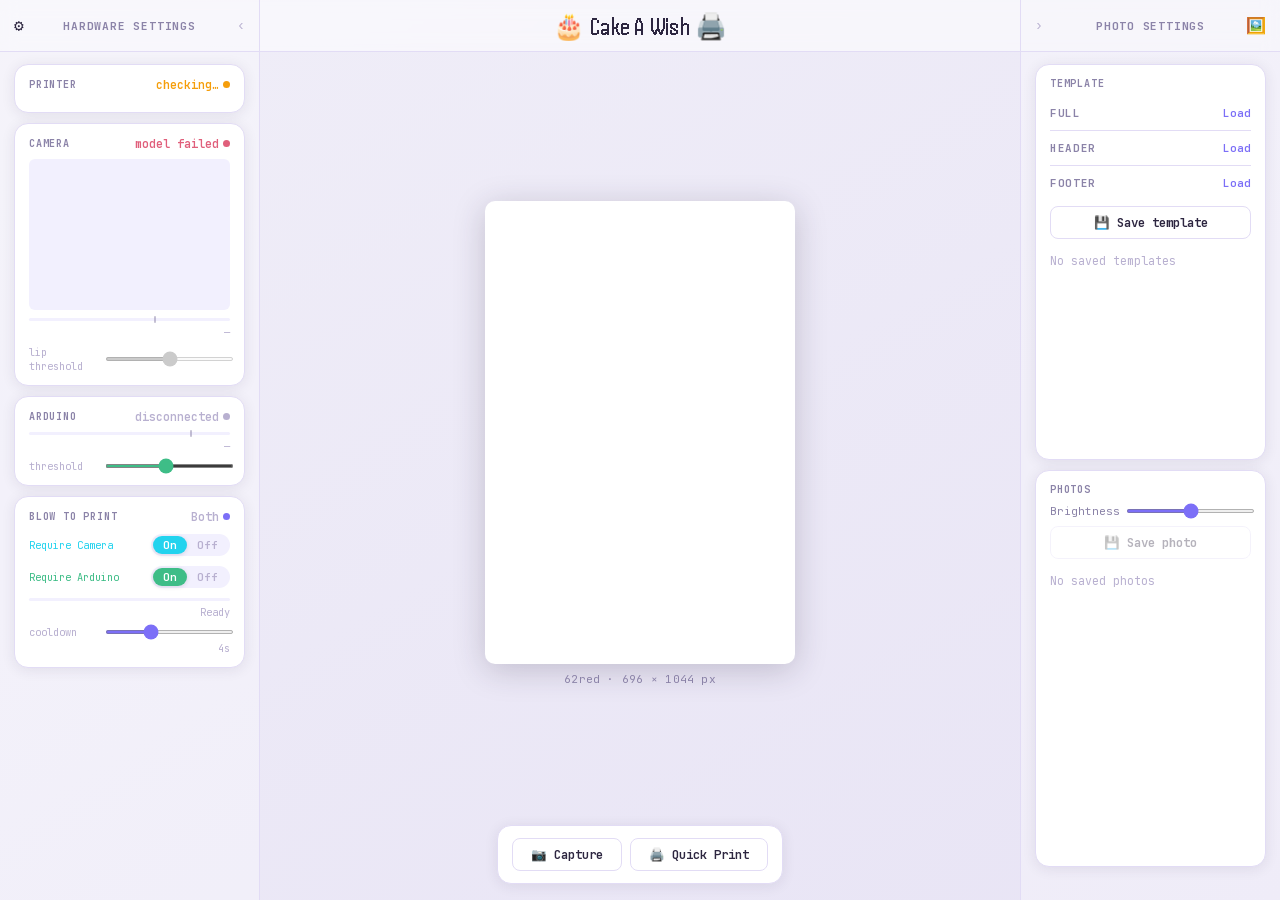
==== templates/admin.html @ dd40d7dd "feat: add app icon to desktop shortcut and browser tab Co-Authored-By: Claude Sonnet 4.6 <noreply@an" ====
<!DOCTYPE html>
<html lang="en">
<head>
  <meta charset="UTF-8">
  <meta name="viewport" content="width=device-width, initial-scale=1.0">
  <title>Cake A Wish — Admin</title>
  <link rel="icon" type="image/x-icon" href="/static/favicon.ico">
  <link rel="apple-touch-icon" href="/static/icon.png">
  <link href="/static/fonts/fonts.css" rel="stylesheet">
  <style>
    /* ── Design Tokens ─────────────────────────────────────────── */
    :root {
      --bg-from:    #F0EEF8;
      --bg-to:      #E8E4F5;
      --surface:    #FFFFFF;
      --border:     #E2DCF5;
      --primary:    #7C6FF7;
      --primary-dk: #6258D3;
      --ghost:      #F2F0FE;
      --accent:     #C9C2F8;
      --text:       #2D2640;
      --sub:        #8B83A8;
      --muted:      #B8B0D0;
      --green:      #3EBD87;
      --cyan:       #22D3EE;
      --red:        #E05F7B;
      --amber:      #F59E0B;
      --col-width:  260px;
    }

    *, *::before, *::after { box-sizing: border-box; margin: 0; padding: 0; }

    html, body { height: 100%; overflow: hidden; }

    body {
      font-family: 'JetBrains Mono', monospace;
      font-size: 13px;
      color: var(--text);
      background: linear-gradient(150deg, var(--bg-from), var(--bg-to)) fixed;
      display: flex;
      flex-direction: column;
    }

    /* ── Holy grail body ───────────────────────────────────────── */
    .body-row {
      flex: 1;
      display: flex;
      overflow: hidden;
    }

    /* ── Shared column styles ──────────────────────────────────── */
    .left-col,
    .right-col {
      width: var(--col-width);
      flex-shrink: 0;
      height: 100%;
      display: flex;
      flex-direction: column;
      overflow: hidden;
      transition: width 0.22s cubic-bezier(.4,0,.2,1);
    }

    .left-col {
      border-right: 1px solid var(--border);
      background: rgba(255,255,255,0.30);
    }
    .right-col {
      border-left: 1px solid var(--border);
      background: rgba(255,255,255,0.30);
    }
    .left-col.collapsed  { width: 0; }
    .right-col.collapsed { width: 0; }

    /* ── Top bar ────────────────────────────────────────────────── */
    .top-bar {
      flex-shrink: 0;
      height: 52px;
      display: flex;
      align-items: stretch;
      border-bottom: 1px solid var(--border);
      background: rgba(255,255,255,0.55);
      backdrop-filter: blur(8px);
    }

    .col-head {
      width: var(--col-width);
      flex-shrink: 0;
      display: flex;
      align-items: center;
      padding: 0 14px;
      cursor: pointer;
      user-select: none;
      overflow: hidden;
      position: relative;
      transition: background 0.15s;
    }
    .col-head:hover { background: rgba(124,111,247,0.08); }
    .left-col-head  { border-right: 1px solid var(--border); }
    .right-col-head { border-left:  1px solid var(--border); }

    .col-head-icon    { font-size: 1rem; flex-shrink: 0; }
    .col-head-label   { position: absolute; left: 0; right: 0; text-align: center;
                        font-size: 0.7rem; font-weight: 700; letter-spacing: .07em;
                        text-transform: uppercase; color: var(--sub);
                        pointer-events: none; white-space: nowrap; }
    .col-head-chevron { font-size: 0.82rem; color: var(--muted); flex-shrink: 0;
                        transition: transform 0.22s cubic-bezier(.4,0,.2,1); }

    .left-col-head  .col-head-chevron { margin-left: auto; }
    .right-col-head .col-head-icon    { margin-left: auto; }

    .left-col-head.collapsed  .col-head-chevron { transform: rotate(180deg); }
    .right-col-head.collapsed .col-head-chevron { transform: rotate(-180deg); }

    .app-title {
      flex: 1;
      display: flex;
      align-items: center;
      justify-content: center;
    }
    .header-title {
      font-family: 'Handjet', monospace;
      font-size: 1.6rem;
      font-weight: 400;
      letter-spacing: 0.01em;
    }

    /* ── Column body (scrollable cards) ───────────────────────── */
    .col-body {
      flex: 1;
      min-height: 0;
      display: flex;
      flex-direction: column;
      padding: 12px 14px;
      gap: 10px;
      overflow-y: auto;
      overflow-x: hidden;
      scrollbar-width: none;
    }
    .col-body::-webkit-scrollbar { display: none; }

    /* ── Canvas area (center column) ───────────────────────────── */
    .canvas-area {
      flex: 1;
      display: flex;
      flex-direction: column;
      overflow: hidden;
      padding: 20px 20px 16px;
      gap: 10px;
    }

    .canvas-wrap {
      flex: 1;
      min-height: 0;
      display: flex;
      flex-direction: column;
      align-items: center;
      justify-content: center;
      gap: 8px;
      overflow: hidden;
      padding: 16px 0;
    }

    .label-frame {
      flex-shrink: 0;
      max-height: 65%;
      display: flex;
      background: #fff;
      border-radius: 10px;
      box-shadow: 0 6px 32px rgba(44, 38, 64, .22);
      padding: 8px 6px;
    }

    #canvas {
      display: block;
      max-width: 100%;
      max-height: 100%;
      min-height: 0;
      width: auto;
      height: auto;
      border-radius: 3px;
      image-rendering: pixelated;
    }

    .canvas-info {
      flex-shrink: 0;
      text-align: center;
      font-size: 0.7rem;
      color: var(--sub);
      letter-spacing: 0.02em;
    }

    /* ── Action bar (center, below canvas) ─────────────────────── */
    .action-bar {
      flex-shrink: 0;
      align-self: center;
      display: flex;
      align-items: center;
      justify-content: center;
      gap: 8px;
      position: relative;
      overflow: hidden;
    }
    #cd-progress {
      display: none;
      position: absolute;
      inset: 0;
      background: rgba(124,111,247,0.28);
      transform-origin: left;
      transform: scaleX(0);
      pointer-events: none;
      z-index: 0;
    }
    #cd-progress.active {
      display: block;
      animation: cd-fill var(--cd-dur, 3s) linear forwards;
    }
    #bar-live, #bar-captured, #bar-countdown { position: relative; z-index: 1; }
    @keyframes cd-fill { from { transform: scaleX(0); } to { transform: scaleX(1); } }

    /* ── Card ──────────────────────────────────────────────────── */
    .card {
      background: var(--surface);
      border: 1px solid var(--border);
      border-radius: 14px;
      box-shadow: 0 2px 14px rgba(44, 38, 64, .09);
      padding: 12px 14px;
      flex-shrink: 0;
    }

    .card.grow {
      flex: 1;
      display: flex;
      flex-direction: column;
      overflow: hidden;
    }

    .card-label {
      font-size: 0.63rem;
      font-weight: 700;
      letter-spacing: 0.08em;
      text-transform: uppercase;
      color: var(--sub);
      margin-bottom: 8px;
    }

    /* ── Gallery ───────────────────────────────────────────────── */
    .gallery-header {
      display: flex;
      align-items: baseline;
      gap: 8px;
      margin-bottom: 8px;
    }

    .gallery-note {
      font-size: 0.7rem;
      color: var(--muted);
    }

    .gallery-strip {
      display: flex;
      gap: 8px;
      overflow-x: auto;
      scrollbar-width: none;
    }
    .gallery-strip::-webkit-scrollbar { display: none; }

    /* ── Status bar ────────────────────────────────────────────── */
    .status-bar {
      font-size: 0.7rem;
      color: var(--muted);
      min-height: 1em;
      padding: 2px 0;
      flex-shrink: 0;
    }
    .status-bar.ok  { color: var(--green); }
    .status-bar.err { color: var(--red); }

    /* ── Placeholder helpers ───────────────────────────────────── */
    .placeholder {
      color: var(--muted);
      font-size: 0.78rem;
      padding: 2px 0;
    }

    /* ── Segmented control ─────────────────────────────────────── */
    .seg { display:flex; background:var(--ghost); border-radius:8px; padding:2px; }
    .seg-btn { flex:1; padding:3px 12px; border:none; border-radius:6px; background:transparent;
               font:inherit; font-size:0.72rem; font-weight:600; color:var(--muted); cursor:pointer;
               transition:background .15s, color .15s, box-shadow .15s; }
    .seg-btn.active { background:var(--surface); color:var(--text);
                      box-shadow:0 1px 4px rgba(44,38,64,.12); }
    .seg-btn.active.is-on { color:var(--primary); }
    .pdot { display:inline-block; width:6px; height:6px; border-radius:50%;
            background:#ccc; margin-left:5px; vertical-align:middle; transition:background .3s; }
    .pdot.ok  { background:var(--green); }
    .pdot.err { background:var(--red); }

    /* ── Pill ──────────────────────────────────────────────────── */
    .pill { display:inline-flex; align-items:center; gap:4px; font-size:0.66rem; font-weight:600;
            padding:2px 8px; border-radius:99px; border:1.5px solid var(--muted); color:var(--muted);
            white-space:nowrap; transition:border-color .2s, color .2s; }
    .pill.is-ok { border-color:var(--green);   color:var(--green); }
    .pill.is-on { border-color:var(--primary); color:var(--primary); }


    /* blow indicator bars */
    .blow-row  { display:flex; align-items:center; gap:8px; }
    .blow-lbl  { font-size:0.69rem; flex-shrink:0; width:68px; }
    .blow-track { flex:1; height:5px; background:var(--ghost); border-radius:3px; overflow:hidden; }
    .blow-row.is-combo .blow-track { height:8px; }
    .blow-row.is-combo .blow-lbl   { font-weight:600; }
    .blow-fill { height:100%; width:0%; border-radius:3px; }


    /* Arduino level bar */
    .level-track  { position:relative; height:3px; background:var(--ghost); border-radius:2px; }
    .level-fill   { height:100%; width:0%; background:var(--primary); border-radius:2px; transition:width .05s; }
    .level-thresh { position:absolute; top:-2px; width:2px; height:7px;
                    background:var(--sub); border-radius:1px; opacity:.5; }

    /* control rows */
    .ctrl-row { display:flex; align-items:center; gap:8px; }
    .ctrl-lbl { font-size:0.69rem; color:var(--sub); flex-shrink:0; width:68px; }
    .ctrl-val { font-size:0.68rem; font-weight:600; color:var(--text);
                width:36px; text-align:right; flex-shrink:0; overflow:hidden; }
    input[type=range] { flex:1; accent-color:var(--primary); cursor:pointer; height:4px; }
    .num-input { width:44px; border:1.5px solid var(--border); border-radius:6px;
                 padding:3px 6px; font:inherit; font-size:0.72rem; color:var(--text);
                 background:var(--ghost); text-align:center; }
    .num-input:focus { outline:none; border-color:var(--primary); }

    /* ── Panel status indicator ────────────────────────────────── */
    .card-head  { display:flex; align-items:center; justify-content:space-between; margin-bottom:8px; }
    .card-head .card-label { margin-bottom:0; }
    .card-head .pstat      { margin-bottom:0; }

    /* ── Toggle pill ───────────────────────────────────────────── */
    .tog-pill { display:flex; background:var(--ghost); border-radius:99px; padding:2px; cursor:pointer; gap:0; }
    .tog-opt  { padding:2px 10px; border-radius:99px; font-size:0.7rem; font-weight:600;
                color:var(--muted); transition:background .15s, color .15s, box-shadow .15s; }
    .tog-pill.is-on  .tog-opt.opt-on  { background:var(--green); color:#fff; box-shadow:0 1px 4px rgba(44,38,64,.15); }
    .tog-pill.is-off .tog-opt.opt-off { background:var(--surface);  color:var(--text); box-shadow:0 1px 4px rgba(44,38,64,.12); }

    #btp-req-camera.is-on .tog-opt.opt-on { background:var(--cyan); }
    #btp-req-arduino.is-on .tog-opt.opt-on { background:var(--green); }
    .pstat      { display:flex; align-items:center; gap:4px; margin-bottom:8px; }
    .pstat-dot  { width:7px; height:7px; border-radius:50%; background:var(--muted);
                  flex-shrink:0; transition:background .3s; }
    .pstat-text { font-size:0.72rem; font-weight:600; color:var(--muted); transition:color .3s; }
    .pstat.ok   .pstat-dot  { background:var(--green); }
    .pstat.ok   .pstat-text { color:var(--green); }
    .pstat.warn .pstat-dot  { background:var(--amber); }
    .pstat.warn .pstat-text { color:var(--amber); }
    .pstat.err  .pstat-dot  { background:var(--red); }
    .pstat.err  .pstat-text { color:var(--red); }
    .pstat.blow .pstat-dot  { background:var(--cyan); }
    .pstat.blow .pstat-text { color:var(--cyan); }
    .pstat-detail { font-size:0.68rem; color:var(--sub); margin-top:-4px; margin-bottom:8px; }

    /* ── Printer detail grid ───────────────────────────────────── */
    .pdet { display:flex; flex-direction:column; gap:3px; margin-top:4px; }
    .pdet-row { display:flex; align-items:baseline; gap:6px; }
    .pdet-key { font-size:0.6rem; font-weight:700; letter-spacing:.07em; text-transform:uppercase;
                color:var(--muted); flex-shrink:0; width:42px; }
    .pdet-val { font-size:0.68rem; color:var(--text); flex:1; text-align:right;
                overflow:hidden; text-overflow:ellipsis; white-space:nowrap; }
    .pdet-val.err { color:var(--red); }

    /* ── Action button (small inline) ─────────────────────────── */
    .act-btn { font:inherit; font-size:0.68rem; font-weight:600; color:var(--primary);
               background:none; border:none; padding:0; cursor:pointer; white-space:nowrap;
               text-decoration:none; flex-shrink:0; }
    .act-btn:hover { color:var(--primary-dk); }
    .act-btn--danger { color:var(--muted); }
    .act-btn--danger:hover { color:var(--red); }

    /* ── Camera preview ─────────────────────────────────────────── */
    #cam-preview {
      display: block; width: 100%; aspect-ratio: 4/3;
      border-radius: 6px; background: var(--ghost);
    }

    /* ── Template slot ──────────────────────────────────────────── */
    .tmpl-slot      { display:flex; flex-direction:column; gap:4px; padding:3px 0; }
    .tmpl-slot-head { display:flex; align-items:center; gap:5px; min-height:20px; }
    .tmpl-slot-name { font-size:0.68rem; font-weight:700; letter-spacing:.06em;
                      text-transform:uppercase; color:var(--sub); flex:1; }
    .tmpl-file-name { font-size:0.66rem; color:var(--green); flex-shrink:1; min-width:0;
                      max-width:110px; overflow:hidden; text-overflow:ellipsis; white-space:nowrap; }
    .tmpl-divider   { border:0; border-top:1px solid var(--border); margin:4px 0; }

    /* ── Alignment pill (4-option; dark active = selection, not on/off) ── */
    .align-pill { display:flex; background:var(--ghost); border-radius:99px;
                  padding:2px; margin-top:3px; width:100%; }
    .align-opt  { flex:1; text-align:center; padding:3px 4px; border-radius:99px;
                  font-size:0.62rem; font-weight:600; color:var(--muted); cursor:pointer;
                  user-select:none; transition:background .15s, color .15s, box-shadow .15s; }
    .align-opt.active { background:var(--text); color:var(--surface);
                        box-shadow:0 1px 4px rgba(44,38,64,.15); }

    /* ── Capture action buttons ────────────────────────────────── */
    .btn { display:inline-flex; align-items:center; justify-content:center; gap:5px; font:inherit;
           font-size:0.78rem; font-weight:600; border:none; border-radius:8px; padding:7px 18px;
           cursor:pointer; transition:opacity .12s; white-space:nowrap; text-decoration:none; }
    .btn:hover { opacity:0.82; }
    .btn:disabled { opacity:0.35; cursor:not-allowed; }
    .btn-primary { background:var(--primary); color:#fff; }
    .btn-outline { background:transparent; border:1.5px solid var(--border); color:var(--text); }
    .btn-ghost   { background:transparent; color:var(--sub); padding:7px 12px; border:none; }
    .btn-danger  { background:var(--red); color:#fff; }
    .btn kbd { font:inherit; font-size:0.72em; opacity:0.6; background:rgba(0,0,0,0.08);
               border-radius:3px; padding:1px 5px; }
    .btn-primary kbd, .btn-danger kbd { background:rgba(255,255,255,0.2); opacity:0.85; }
    #bar-live, #bar-captured, #bar-countdown { display:flex; align-items:center; gap:8px; }

    #cd-num { font-family:'Handjet',monospace; font-size:1.1em; font-weight:700; }

    /* ── Right column 50/50 panels ────────────────────────────── */
    #right-col .col-body { overflow:hidden; }
    .rc-panel { flex:1 !important; min-height:0; display:flex; flex-direction:column;
                overflow:hidden; flex-shrink:1 !important; }

    /* ── Gallery grid (2xN, scrolls inside panel) ─────────────── */
    .gallery-grid { display:grid; grid-template-columns:1fr 1fr; gap:6px; margin-top:10px;
                    flex:1; min-height:0; overflow-y:auto; overflow-x:hidden;
                    align-content:start; scrollbar-width:none; }
    .gallery-grid::-webkit-scrollbar { display:none; }
    /* template cell: image box + label below */
    .gg-cell { display:flex; flex-direction:column; gap:3px; cursor:pointer; min-width:0; }
    .gg-cell:hover .gg-del { opacity:1; }
    .gg-cell:hover .gg-item { border-color:var(--primary); }
    .gg-item { position:relative; border-radius:7px; overflow:hidden;
               border:2px solid var(--border); background:#111;
               transition:border-color .15s; }
    .gg-item--photo { height:130px; cursor:pointer; }
    .gg-item--photo:hover { border-color:var(--primary); }
    .gg-item--tmpl  { height:76px; background:#1a1628; }
    .gg-thumb { display:block; width:100%; height:100%; object-fit:cover; }
    .gg-item--tmpl .gg-thumb { object-fit:contain; }
    .gg-label { font-size:0.5rem; color:var(--sub); text-align:center;
                overflow:hidden; text-overflow:ellipsis; white-space:nowrap; padding:0 2px; }
    .gg-del { position:absolute; top:3px; right:3px; width:16px; height:16px;
              border-radius:50%; background:rgba(224,95,123,0.9); color:#fff; border:none;
              font-size:0.6rem; font-weight:700; line-height:1; cursor:pointer;
              display:flex; align-items:center; justify-content:center;
              opacity:0; transition:opacity .15s; font-family:inherit; }
    .gg-item:hover .gg-del { opacity:1; }
    .gg-empty { grid-column:1/-1; font-size:0.72rem; color:var(--muted); padding:4px 0; }
  </style>
</head>
<body>

  <!-- Top bar: always-visible column headers + app title -->
  <div class="top-bar">
    <div class="col-head left-col-head" id="left-col-head" onclick="toggleCol('left')">
      <span class="col-head-icon">⚙️</span>
      <span class="col-head-label">Hardware Settings</span>
      <span class="col-head-chevron">‹</span>
    </div>
    <div class="app-title">
      <span class="header-title">🎂 Cake A Wish 🖨️</span>
    </div>
    <div class="col-head right-col-head" id="right-col-head" onclick="toggleCol('right')">
      <span class="col-head-chevron">›</span>
      <span class="col-head-label">Photo Settings</span>
      <span class="col-head-icon">🖼️</span>
    </div>
  </div>

  <div class="body-row">

    <!-- Left — Hardware (foldable) -->
    <div class="left-col" id="left-col">
      <div class="col-body">

      <!-- Printer -->
      <div class="card">
        <div class="card-head">
          <div class="card-label">Printer</div>
          <div class="pstat warn" id="printer-pstat">
            <span class="pstat-text" id="printer-status-text">checking…</span>
            <span class="pstat-dot"></span>
          </div>
        </div>
        <div class="seg" id="printer-mode-seg" style="display:none;margin-bottom:8px">
          <button class="seg-btn" id="pmsg-wifi" onclick="_setPrinterMode('wifi')">WiFi<span class="pdot" id="pdot-wifi"></span></button>
          <button class="seg-btn" id="pmsg-usb"  onclick="_setPrinterMode('usb')">USB<span class="pdot" id="pdot-usb"></span></button>
        </div>
        <div class="pdet" id="printer-detail"></div>
      </div>

      <!-- Camera -->
      <div class="card" id="cam-card">
        <div class="card-head">
          <div class="card-label">Camera</div>
          <div class="pstat" id="cam-pstat">
            <span class="pstat-text" id="cam-status">initialising…</span>
            <span class="pstat-dot"></span>
          </div>
        </div>
        <canvas id="cam-preview"></canvas>
        <div class="level-track" style="margin-top:8px">
          <div class="level-fill"   id="cam-nw-fill"   style="background:var(--muted);width:0%"></div>
          <div class="level-thresh" id="cam-nw-thresh" style="left:62%"></div>
        </div>
        <div style="font-size:0.65rem;color:var(--muted);margin-top:4px;text-align:right" id="cam-nw-val">—</div>
        <div class="ctrl-row" style="margin-top:6px">
          <span class="ctrl-lbl" style="font-size:0.65rem;color:var(--muted)">lip threshold</span>
          <input type="range" id="adm-sens" min="20" max="80" value="50" style="accent-color:var(--cyan)">
          <span id="adm-sens-val" style="display:none">0.50</span>
        </div>
      </div>

      <!-- Arduino -->
      <div class="card" id="ard-card">
        <div class="card-head">
          <div class="card-label">Arduino</div>
          <div class="pstat" id="ard-pstat">
            <span class="pstat-text" id="ard-status-text">disconnected</span>
            <span class="pstat-dot"></span>
          </div>
        </div>
        <div class="level-track">
          <div class="level-fill"   id="btp-level-fill" style="background:var(--muted)"></div>
          <div class="level-thresh" id="btp-level-thresh" style="left:80%"></div>
        </div>
        <div style="font-size:0.65rem;color:var(--muted);margin-top:4px;text-align:right" id="ard-level-val">—</div>
        <div class="ctrl-row" style="margin-top:6px">
          <span class="ctrl-lbl" style="font-size:0.65rem;color:var(--muted)">threshold</span>
          <input type="range" id="adm-ard-thresh" min="1" max="200" value="95" style="accent-color:var(--green)">
          <span id="adm-ard-thresh-val" style="display:none">95</span>
        </div>
      </div>

      <!-- Blow to Print -->
      <div class="card">
        <div class="card-head" style="margin-bottom:0">
          <div class="card-label" style="margin-bottom:0">Blow to Print</div>
          <div class="pstat" id="btp-pstat">
            <span class="pstat-text" id="btp-pstat-text">Both</span>
            <span class="pstat-dot" id="btp-pstat-dot" style="background:var(--primary)"></span>
          </div>
        </div>
        <div style="display:flex;align-items:center;justify-content:space-between;margin-top:10px">
          <span style="font-size:0.65rem;color:var(--cyan)">Require Camera</span>
          <div class="tog-pill is-on" id="btp-req-camera" onclick="btpSetRequire('camera', !this.classList.contains('is-on'))">
            <span class="tog-opt opt-on">On</span>
            <span class="tog-opt opt-off">Off</span>
          </div>
        </div>
        <div style="display:flex;align-items:center;justify-content:space-between;margin-top:10px">
          <span style="font-size:0.65rem;color:var(--green)">Require Arduino</span>
          <div class="tog-pill is-on" id="btp-req-arduino" onclick="btpSetRequire('arduino', !this.classList.contains('is-on'))">
            <span class="tog-opt opt-on">On</span>
            <span class="tog-opt opt-off">Off</span>
          </div>
        </div>
        <div id="btp-gap-row" style="display:none">
          <div class="level-track" style="margin-top:10px">
            <div class="level-fill" id="btp-gap-fill" style="width:0%"></div>
          </div>
          <div style="font-size:0.65rem;color:var(--muted);margin-top:4px;text-align:right" id="btp-gap-val">1.0s</div>
          <div class="ctrl-row" style="margin-top:6px">
            <span class="ctrl-lbl" style="font-size:0.65rem;color:var(--muted)">sensor gap</span>
            <input type="range" id="btp-gap" min="0.2" max="3.0" step="0.1" value="1.0" style="accent-color:var(--primary)">
          </div>
        </div>
        <div id="btp-cooldown-row">
          <div class="level-track" style="margin-top:10px">
            <div class="level-fill" id="btp-cooldown-fill" style="width:0%;background:var(--primary)"></div>
          </div>
          <div style="font-size:0.65rem;color:var(--muted);margin-top:4px;text-align:right" id="btp-cooldown-remaining">Ready</div>
          <div class="ctrl-row" style="margin-top:6px">
            <span class="ctrl-lbl" style="font-size:0.65rem;color:var(--muted)">cooldown</span>
            <input type="range" id="btp-cooldown" min="1" max="10" step="1" value="4" style="accent-color:var(--primary)">
          </div>
          <div style="font-size:0.65rem;color:var(--muted);margin-top:2px;text-align:right" id="btp-cooldown-val">4s</div>
        </div>
      </div>

      </div><!-- .col-body -->
    </div><!-- .left-col -->

    <!-- Center — canvas + action bar -->
    <div class="canvas-area">

      <div class="canvas-wrap">
        <div class="label-frame">
          <canvas id="canvas" width="696" height="1044"></canvas>
        </div>
        <div class="canvas-info" id="canvas-info">62red · 696 × 1044 px</div>
      </div>

      <div class="card action-bar">
        <div id="cd-progress"></div>
        <div id="bar-live">
          <button class="btn btn-outline" id="btn-capture" onclick="doCapture()">📷 Capture</button>
          <button class="btn btn-outline" id="btn-quick-print" onclick="doQuickPrint()">🖨️ Quick Print</button>
        </div>
        <div id="bar-captured" style="display:none">
          <button class="btn btn-outline" onclick="doRetake()">↩️ Retake</button>
          <button class="btn btn-primary" id="btn-print" onclick="doPrint()">🖨️ Print</button>
        </div>
        <div id="bar-countdown" style="display:none">
          <button class="btn btn-outline" style="color:var(--red);background:var(--surface)" onclick="doRetake()"><kbd>Space</kbd> ✕ Cancel</button>
          <button class="btn btn-primary" onclick="skipCountdown()"><kbd>Enter</kbd> 🖨️ Print now &thinsp;<span id="cd-num">3</span></button>
        </div>
      </div>

    </div><!-- .canvas-area -->

    <!-- Right — Photo (foldable) -->
    <div class="right-col" id="right-col">
      <div class="col-body">

      <!-- ── Template card ── -->
      <div class="card rc-panel">
        <div class="card-label" style="margin-bottom:10px">Template</div>

        <!-- Full -->
        <div class="tmpl-slot">
          <div class="tmpl-slot-head">
            <span class="tmpl-slot-name">Full</span>
            <label class="act-btn" id="overlay-load-full" for="overlay-input-full">Load</label>
            <span  id="overlay-file-full" class="tmpl-file-name" style="display:none"></span>
            <input type="file" id="overlay-input-full" accept="image/png" style="display:none">
            <button id="overlay-remove-full" class="act-btn act-btn--danger" style="display:none" onclick="removeOverlay('full')">✕</button>
          </div>
        </div>

        <div class="tmpl-divider"></div>

        <!-- Header -->
        <div class="tmpl-slot">
          <div class="tmpl-slot-head">
            <span class="tmpl-slot-name">Header</span>
            <label class="act-btn" id="overlay-load-header" for="overlay-input-header">Load</label>
            <span  id="overlay-file-header" class="tmpl-file-name" style="display:none"></span>
            <input type="file" id="overlay-input-header" accept="image/png" style="display:none">
            <button id="overlay-remove-header" class="act-btn act-btn--danger" style="display:none" onclick="removeOverlay('header')">✕</button>
          </div>
          <div class="align-pill" id="align-header" style="display:none">
            <span class="align-opt active" data-val="full"   onclick="setAlign('header','full')">Full</span>
            <span class="align-opt"        data-val="left"   onclick="setAlign('header','left')">Left</span>
            <span class="align-opt"        data-val="center" onclick="setAlign('header','center')">Center</span>
            <span class="align-opt"        data-val="right"  onclick="setAlign('header','right')">Right</span>
          </div>
        </div>

        <div class="tmpl-divider"></div>

        <!-- Footer -->
        <div class="tmpl-slot">
          <div class="tmpl-slot-head">
            <span class="tmpl-slot-name">Footer</span>
            <label class="act-btn" id="overlay-load-footer" for="overlay-input-footer">Load</label>
            <span  id="overlay-file-footer" class="tmpl-file-name" style="display:none"></span>
            <input type="file" id="overlay-input-footer" accept="image/png" style="display:none">
            <button id="overlay-remove-footer" class="act-btn act-btn--danger" style="display:none" onclick="removeOverlay('footer')">✕</button>
          </div>
          <div class="align-pill" id="align-footer" style="display:none">
            <span class="align-opt active" data-val="full"   onclick="setAlign('footer','full')">Full</span>
            <span class="align-opt"        data-val="left"   onclick="setAlign('footer','left')">Left</span>
            <span class="align-opt"        data-val="center" onclick="setAlign('footer','center')">Center</span>
            <span class="align-opt"        data-val="right"  onclick="setAlign('footer','right')">Right</span>
          </div>
        </div>

        <button class="btn btn-outline" style="width:100%;margin-top:10px" onclick="saveTemplate()">💾 Save template</button>

        <div class="gallery-grid" id="tmpl-gallery">
          <span class="gg-empty">No saved templates</span>
        </div>
      </div>

      <!-- ── Photo card ── -->
      <div class="card rc-panel">
        <div class="card-label">Photos</div>
        <div class="ctrl-row">
          <span class="ctrl-lbl">Brightness</span>
          <input type="range" id="brightness-slider" min="0" max="200" value="100">
          <span class="ctrl-val" id="brightness-val">0</span>
        </div>
        <button class="btn btn-outline" id="save-photo-btn" style="width:100%;margin-top:8px" onclick="savePhoto()" disabled>💾 Save photo</button>

        <div class="gallery-grid" id="photo-gallery">
          <span class="gg-empty">No saved photos</span>
        </div>
      </div>

      <div class="status-bar" id="status-bar"></div>

      </div><!-- .col-body -->
    </div><!-- .right-col -->

  </div>


<script>
// ── Column fold ───────────────────────────────────────────────────
function toggleCol(side) {
  document.getElementById(side + '-col').classList.toggle('collapsed');
  document.getElementById(side + '-col-head').classList.toggle('collapsed');
}

// ── Global state ──────────────────────────────────────────────────
window.ardBlowing    = false;
window.mpBlowing     = false;
window.uiState       = 'live';
window.brightnessVal = 100;
let _brightnessVal     = 100;
let _countdownTimer    = null;
let _cooldownVal       = 4.0;    // seconds, synced from server
let _requireCamera     = true;
let _requireArduino    = true;

// ── Blow to Print ─────────────────────────────────────────────────

function btpSetRequire(sensor, on) {
  if (sensor === 'camera') _requireCamera = on;
  else _requireArduino = on;
  document.getElementById('btp-req-' + sensor).className = 'tog-pill ' + (on ? 'is-on' : 'is-off');
  _updateModeLabel();
  fetch('/blow/settings', {
    method: 'POST',
    headers: { 'Content-Type': 'application/json' },
    body: JSON.stringify(sensor === 'camera' ? { require_camera: on } : { require_arduino: on }),
  });
}

function _btpModeColor() {
  if (_requireCamera && _requireArduino) return 'var(--primary)';
  if (_requireCamera)  return 'var(--cyan)';
  if (_requireArduino) return 'var(--green)';
  return 'var(--muted)';
}

function _updateModeLabel() {
  let text;
  if (_requireCamera && _requireArduino) text = 'Both';
  else if (_requireCamera)               text = 'Camera';
  else if (_requireArduino)              text = 'Arduino';
  else                                   text = 'Manual';
  const color = _btpModeColor();
  document.getElementById('btp-pstat-text').textContent = text;
  document.getElementById('btp-pstat-dot').style.background = color;
  const active = _requireCamera || _requireArduino;
  document.getElementById('btp-gap-row').style.display =
    (_requireCamera && _requireArduino) ? '' : 'none';
  document.getElementById('btp-cooldown-row').style.display = active ? '' : 'none';
  document.getElementById('btp-cooldown').style.accentColor = color;
  document.getElementById('btp-cooldown-fill').style.background = color;
}

function _updateCombBar() {
  // Trigger is now driven server-side via the 'blow' SSE event (will_print flag).
  // Require-flag fusion logic lives in BlowEngine._drain.
}

// Lip threshold (read by the MediaPipe module)
window.btpThreshold = 0.50;
const _sensEl = document.getElementById('adm-sens');
_sensEl.addEventListener('input', () => {
  window.btpThreshold = _sensEl.value / 100;
  document.getElementById('adm-sens-val').textContent = window.btpThreshold.toFixed(2);
});
_sensEl.addEventListener('change', () => {
  fetch('/blow/settings', {
    method: 'POST',
    headers: { 'Content-Type': 'application/json' },
    body: JSON.stringify({ sensitivity: _sensEl.value / 100 }),
  });
});

// Arduino threshold
const _ardThreshEl = document.getElementById('adm-ard-thresh');
_ardThreshEl.addEventListener('input', () => {
  const val = parseInt(_ardThreshEl.value);
  document.getElementById('adm-ard-thresh-val').textContent = val;
  document.getElementById('btp-level-thresh').style.left =
    Math.min(96, (val / 200) * 100) + '%';
  const cur = document.getElementById('ard-level-val').textContent;
  const lvl = cur === '—' ? '—' : cur.split(' / ')[0];
  document.getElementById('ard-level-val').textContent = lvl + ' / ' + val;
});
_ardThreshEl.addEventListener('change', () => {
  const val = parseInt(_ardThreshEl.value);
  fetch('/blow/settings', {
    method: 'POST',
    headers: { 'Content-Type': 'application/json' },
    body: JSON.stringify({ arduino_threshold: val }),
  });
});

// Cooldown slider
const _cooldownEl = document.getElementById('btp-cooldown');
_cooldownEl.addEventListener('input', () => {
  _cooldownVal = parseInt(_cooldownEl.value);
  document.getElementById('btp-cooldown-val').textContent = _cooldownVal + 's';
});
_cooldownEl.addEventListener('change', () => {
  fetch('/blow/settings', {
    method: 'POST',
    headers: { 'Content-Type': 'application/json' },
    body: JSON.stringify({ cooldown: parseInt(_cooldownEl.value) }),
  });
});

// ── BTP two-bar state machine ─────────────────────────────────────
// gap bar   (btp-gap-fill)      — drains when first sensor armed
// cooldown bar (btp-cooldown-fill) — drains after print triggers
let _btpTrigState   = 'idle'; // 'idle' | 'armed' | 'triggered'
let _btpFirstSource = null;
let _btpArmTimeout  = null;
let _sensorGap      = 1.0;   // seconds; synced from server

// Sensor gap slider
const _gapEl = document.getElementById('btp-gap');
_gapEl.addEventListener('input', () => {
  _sensorGap = parseFloat(_gapEl.value);
  document.getElementById('btp-gap-val').textContent = _sensorGap.toFixed(1) + 's';
});
_gapEl.addEventListener('change', () => {
  fetch('/blow/settings', {
    method: 'POST',
    headers: { 'Content-Type': 'application/json' },
    body: JSON.stringify({ sensor_gap: parseFloat(_gapEl.value) }),
  });
});

function _btpResetGapBar() {
  if (_btpArmTimeout) { clearTimeout(_btpArmTimeout); _btpArmTimeout = null; }
  const fill = document.getElementById('btp-gap-fill');
  fill.style.transition = 'none';
  fill.style.width = '0%';
}

function _btpResetCooldownBar() {
  const fill = document.getElementById('btp-cooldown-fill');
  fill.style.transition = 'none';
  fill.style.width = '0%';
  document.getElementById('btp-cooldown-remaining').textContent = 'Ready';
}

function _btpArmBar(source) {
  _btpResetGapBar();
  _btpResetCooldownBar();
  _btpTrigState   = 'armed';
  _btpFirstSource = source;
  const fill  = document.getElementById('btp-gap-fill');
  const color = source === 'mediapipe' ? 'var(--cyan)' : 'var(--green)';
  fill.style.transition = 'none';
  fill.style.background = color;
  fill.style.width = '100%';
  void fill.offsetWidth;
  fill.style.transition = `width ${_sensorGap}s linear`;
  fill.style.width = '0%';
  _btpArmTimeout = setTimeout(() => {
    if (_btpTrigState === 'armed') {
      _btpTrigState = 'idle';
      _btpFirstSource = null;
    }
  }, _sensorGap * 1000 + 150);
}

function _btpTriggerBar(source) {
  _btpResetGapBar();
  _btpTrigState   = 'triggered';
  _btpFirstSource = null;
  const fill = document.getElementById('btp-cooldown-fill');
  fill.style.transition = 'none';
  fill.style.background = _btpModeColor();
  fill.style.width = '100%';
}

function _applyCooldownRemaining(remaining) {
  if (_btpTrigState !== 'triggered') return;
  const pct = Math.max(0, (remaining / _cooldownVal) * 100);
  document.getElementById('btp-cooldown-fill').style.width = pct + '%';
  if (remaining === 0) {
    _btpTrigState = 'idle';
    _btpResetCooldownBar();
  }
  document.getElementById('btp-cooldown-remaining').textContent =
    remaining > 0 ? remaining.toFixed(1) + 's' : 'Ready';
}

// ── Custom overlays (header / footer / full) ─────────────────────
// Each slot: { bitmap: ImageBitmap, name: string, align: 'full'|'left'|'center'|'right' }

window.customOverlays = { header: null, footer: null, full: null };

function setAlign(slot, val) {
  const ov = window.customOverlays[slot];
  if (!ov) return;
  ov.align = val;
  document.querySelectorAll('#align-' + slot + ' .align-opt').forEach(el => {
    el.classList.toggle('active', el.dataset.val === val);
  });
}

function _setSlotUI(slot, name) {
  document.getElementById('overlay-load-'   + slot).style.display = name ? 'none' : '';
  const fn = document.getElementById('overlay-file-' + slot);
  fn.textContent  = name || '';
  fn.style.display = name ? '' : 'none';
  document.getElementById('overlay-remove-' + slot).style.display = name ? '' : 'none';
  const ap = document.getElementById('align-' + slot);
  if (ap) ap.style.display = name ? '' : 'none';
}

async function _loadOverlayBlob(slot, blob, name) {
  if (slot === 'full') {
    if (window.customOverlays.header) { window.customOverlays.header = null; _setSlotUI('header', null); }
    if (window.customOverlays.footer) { window.customOverlays.footer = null; _setSlotUI('footer', null); }
  } else {
    if (window.customOverlays.full) { window.customOverlays.full = null; _setSlotUI('full', null); }
  }
  const bitmap = await createImageBitmap(blob);
  window.customOverlays[slot] = { bitmap, name, align: 'full' };
  _setSlotUI(slot, name);
}

// Load persisted overlays on page load
['header', 'footer', 'full'].forEach(slot => {
  fetch('/overlay/' + slot).then(async r => {
    if (r.ok) await _loadOverlayBlob(slot, await r.blob(), slot + '.png');
  }).catch(() => {});
});

['header', 'footer', 'full'].forEach(slot => {
  document.getElementById('overlay-input-' + slot).addEventListener('change', async e => {
    const file = e.target.files[0];
    if (!file) return;
    const form = new FormData();
    form.append('file', file);
    if (slot === 'full') {
      await Promise.all([
        fetch('/overlay/header', { method: 'DELETE' }),
        fetch('/overlay/footer', { method: 'DELETE' }),
      ]);
    } else {
      await fetch('/overlay/full', { method: 'DELETE' });
    }
    await fetch('/overlay/' + slot, { method: 'POST', body: form });
    await _loadOverlayBlob(slot, file, file.name);
    e.target.value = '';
  });
});

async function removeOverlay(slot) {
  await fetch('/overlay/' + slot, { method: 'DELETE' });
  window.customOverlays[slot] = null;
  _setSlotUI(slot, null);
}

// ── Printer polling ───────────────────────────────────────────────

window.printerState = { label_w: 696, label_h: 1044, label_id: '62', connected: false };

function _updatePrinter(d) {
  window.printerState = d;

  const pstat      = document.getElementById('printer-pstat');
  const statusText = document.getElementById('printer-status-text');

  const modePfx = d.active_mode === 'usb' ? 'USB' : 'WiFi';
  const clsMap  = { online: 'ok', printing: 'ok', checking: 'warn', error: 'err', offline: '' };
  const lblMap  = {
    online:   modePfx + ' ready',
    printing: 'Printing…',
    checking: 'Searching…',
    error:    modePfx + ' error',
    offline:  modePfx + ' offline',
  };
  const newCls  = 'pstat' + (clsMap[d.status] ? ' ' + clsMap[d.status] : '');
  const newText = lblMap[d.status] ?? d.status;
  if (pstat.className        !== newCls)  pstat.className        = newCls;
  if (statusText.textContent !== newText) statusText.textContent = newText;

  // WiFi | USB seg tabs
  const modeSeg = document.getElementById('printer-mode-seg');
  modeSeg.style.display = '';
  const dotCls = ok => 'pdot' + (ok ? ' ok' : '');
  document.getElementById('pmsg-wifi').className = 'seg-btn' + (d.active_mode === 'wifi' ? ' active' : '');
  document.getElementById('pmsg-usb').className  = 'seg-btn' + (d.active_mode === 'usb'  ? ' active' : '');
  document.getElementById('pdot-wifi').className = dotCls(d.wifi?.connected);
  document.getElementById('pdot-usb').className  = dotCls(d.usb?.connected);

  // Printer detail grid
  const detail = document.getElementById('printer-detail');
  const rows = [];
  if (d.active_mode === 'usb') {
    const usbDev = d.usb?.device;
    if (usbDev) rows.push(['Dev', usbDev.replace('usb://', '').split('_')[0]]);
  } else {
    if (d.wifi?.ip) rows.push(['IP', d.wifi.ip]);
  }
  if (d.model) rows.push(['Model', d.model]);
  if (d.connected) {
    if (d.media_w_mm) {
      const mmH = d.media_h_mm ? d.media_h_mm + ' mm' : '∞ (cont.)';
      rows.push(['Media', d.media_w_mm + ' × ' + mmH]);
    }
    if (d.label_id) rows.push(['Label', d.label_id]);
    if (d.label_w && d.label_h) rows.push(['Px', d.label_w + ' × ' + d.label_h]);
  }
  if (d.errors && d.errors.length) {
    rows.push(['Error', d.errors.join(' · '), 'err']);
  }
  const newHtml = rows.map(([k, v, cls]) =>
    `<div class="pdet-row"><span class="pdet-key">${k}</span><span class="pdet-val${cls ? ' '+cls : ''}">${v}</span></div>`
  ).join('');
  if (detail.innerHTML !== newHtml) detail.innerHTML = newHtml;

  // Print buttons — disabled + relabelled when printer offline
  const _offline  = !d.connected;
  const _offLabel = '🖨️ Not connected';
  ['btn-print', 'btn-quick-print'].forEach(id => {
    const btn = document.getElementById(id);
    if (!btn) return;
    btn.disabled    = _offline;
    const _label    = id === 'btn-print' ? '🖨️ Print' : '🖨️ Quick Print';
    btn.textContent = _offline ? _offLabel : _label;
  });

  // Canvas resize
  const canvas = document.getElementById('canvas');
  const info   = document.getElementById('canvas-info');
  if (d.connected && d.label_w && d.label_h && (canvas.width !== d.label_w || canvas.height !== d.label_h)) {
    canvas.width             = d.label_w;
    canvas.height            = d.label_h;
    canvas.style.aspectRatio = d.label_w + ' / ' + d.label_h;
    const newInfo = d.label_id + ' · ' + d.label_w + ' × ' + d.label_h + ' px';
    if (info.textContent !== newInfo) info.textContent = newInfo;
  }
  const frame = canvas.closest('.label-frame');
  const wrap  = canvas.closest('.canvas-wrap');
  if (frame && wrap && wrap.clientHeight) {
    const limit = Math.floor(wrap.clientHeight * 0.65) + 'px';
    if (frame.style.maxHeight !== limit) frame.style.maxHeight = limit;
  }
}

async function _setPrinterMode(mode) {
  await fetch('/printer/connect', {
    method: 'POST',
    headers: {'Content-Type': 'application/json'},
    body: JSON.stringify({mode}),
  }).catch(() => {});
}

// ── SSE ───────────────────────────────────────────────────────────
const _sse = new EventSource('/events');
_sse.onmessage = e => {
  let d; try { d = JSON.parse(e.data); } catch { return; }

  if (d.printer !== undefined) {
    _updatePrinter(d.printer);
    // don't return — init payload also carries blow settings below
  }

  if (d.event === 'cooldown') {
    _applyCooldownRemaining(d.remaining);
    return;
  }

  if (d.event === 'blow') {
    if (d.will_print) {
      _btpTriggerBar(d.source);
      if (window.uiState === 'live') startCountdown();
    } else if (_requireCamera && _requireArduino) {
      _btpArmBar(d.source);
    }
    return;
  }

  if (d.arduino_level) {
    const al = d.arduino_level;
    const sliderThresh = parseInt(_ardThreshEl.value);
    const dispThresh = sliderThresh || al.threshold || 95;
    window.ardBlowing = al.level >= dispThresh;
    document.getElementById('btp-level-fill').style.width =
      Math.min(100, (al.level / dispThresh) * 100) + '%';
    document.getElementById('btp-level-fill').style.background =
      window.ardBlowing ? '#3EBD87' : '#B8B0D0';
    document.getElementById('btp-level-thresh').style.left =
      Math.min(96, (dispThresh / 200) * 100) + '%';
    document.getElementById('ard-level-val').textContent =
      al.level + ' / ' + dispThresh;
    _updateCombBar();
    return;
  }

  // 1s status heartbeat
  if (d.arduino !== undefined) {
    const ok   = d.arduino.connected;
    const port = d.arduino.port ? d.arduino.port.replace(/^.*\//, '') : null;
    document.getElementById('ard-pstat').className = 'pstat ' + (ok ? 'ok' : '');
    document.getElementById('ard-status-text').textContent = ok && port ? port : (ok ? 'connected' : 'No device');
    document.getElementById('adm-ard-thresh').disabled = !ok;
  }
  if (d.sensitivity !== undefined) {
    _sensEl.value = Math.round(d.sensitivity * 100);
    window.btpThreshold = d.sensitivity;
    document.getElementById('adm-sens-val').textContent = d.sensitivity.toFixed(2);
  }
  if (d.arduino_threshold !== undefined && d.arduino_threshold !== null) {
    _ardThreshEl.value = d.arduino_threshold;
    document.getElementById('adm-ard-thresh-val').textContent = d.arduino_threshold;
  }
  if (d.cooldown !== undefined) {
    _cooldownVal = d.cooldown;
    _cooldownEl.value = d.cooldown;
    document.getElementById('btp-cooldown-val').textContent = d.cooldown + 's';
  }
  if (d.sensor_gap !== undefined) {
    _sensorGap = d.sensor_gap;
    _gapEl.value = d.sensor_gap;
    document.getElementById('btp-gap-val').textContent = d.sensor_gap.toFixed(1) + 's';
  }
  if (d.require_camera !== undefined) {
    _requireCamera = d.require_camera;
    document.getElementById('btp-req-camera').className = 'tog-pill ' + (_requireCamera ? 'is-on' : 'is-off');
  }
  if (d.require_arduino !== undefined) {
    _requireArduino = d.require_arduino;
    document.getElementById('btp-req-arduino').className = 'tog-pill ' + (_requireArduino ? 'is-on' : 'is-off');
  }
  if (d.require_camera !== undefined || d.require_arduino !== undefined) {
    _updateModeLabel();
  }
};

// ── Live canvas filter ────────────────────────────────────────────

function _applyLiveFilter() {
  document.getElementById('canvas').style.filter = 'grayscale(1)';
}

function _setBarState(state) {
  ['live', 'captured', 'countdown'].forEach(s => {
    document.getElementById('bar-' + s).style.display = s === state ? '' : 'none';
  });
  document.getElementById('save-photo-btn').disabled = state !== 'captured';
}

function setStatus(msg, cls) {
  const sb = document.getElementById('status-bar');
  sb.textContent = msg;
  sb.className = 'status-bar' + (cls ? ' ' + cls : '');
}

// ── Print flow ────────────────────────────────────────────────────

async function _executePrint() {
  _stopProgress();
  const dataUrl = document.getElementById('canvas').toDataURL('image/jpeg', 0.92);
  const rawData = window._capturedCameraImg
    ? window._capturedCameraImg.toDataURL('image/jpeg', 0.92)
    : null;
  setStatus('Printing…');
  try {
    const r = await fetch('/print', {
      method: 'POST', headers: { 'Content-Type': 'application/json' },
      body: JSON.stringify({ image_data: dataUrl, raw_data: rawData }),
    });
    if (!r.ok) {
      const body = await r.json().catch(() => ({}));
      throw new Error(body.detail || 'Print failed');
    }
    setStatus('Printed!', 'ok');
    _loadPhotos();
  } catch(e) {
    setStatus(e.message || 'Print error', 'err');
  }
  setTimeout(() => {
    setStatus('');
    window.uiState = 'live';
    window._capturedCameraImg = null;
    _applyLiveFilter();
    _setBarState('live');
  }, 1500);
}

// ── Public actions ────────────────────────────────────────────────

function doCapture() {
  if (window.uiState !== 'live') return;
  window.freezeCamera();
  window.uiState = 'captured';
  _applyLiveFilter();
  _setBarState('captured');
}

function startCountdown() {
  if (window.uiState !== 'live') return;
  window.freezeCamera();
  window.uiState = 'countdown';
  _applyLiveFilter();
  let secs = 3;
  document.getElementById('cd-num').textContent = secs;
  const prog = document.getElementById('cd-progress');
  prog.classList.remove('active');
  void prog.offsetWidth;
  prog.style.setProperty('--cd-dur', secs + 's');
  prog.classList.add('active');
  _setBarState('countdown');
  _countdownTimer = setInterval(() => {
    secs--;
    document.getElementById('cd-num').textContent = secs;
    if (secs <= 0) {
      clearInterval(_countdownTimer); _countdownTimer = null;
      _executePrint();
    }
  }, 1000);
}

function _stopProgress() {
  document.getElementById('cd-progress').classList.remove('active');
}

function skipCountdown() {
  if (_countdownTimer) { clearInterval(_countdownTimer); _countdownTimer = null; }
  _stopProgress();
  _executePrint();
}

function doQuickPrint() { startCountdown(); }

function doRetake() {
  if (_countdownTimer) { clearInterval(_countdownTimer); _countdownTimer = null; }
  _stopProgress();
  window._capturedCameraImg = null;
  window.uiState = 'live';
  _applyLiveFilter();
  _setBarState('live');
  setStatus('');
}

async function doPrint() {
  if (window.uiState !== 'captured') return;
  _setBarState('live');
  await _executePrint();
}

async function savePhoto() {
  if (!window._capturedCameraImg) { setStatus('Nothing captured', 'err'); return; }
  const raw_data = window._capturedCameraImg.toDataURL('image/jpeg', 0.92);
  try {
    await fetch('/photos', {
      method: 'POST', headers: { 'Content-Type': 'application/json' },
      body: JSON.stringify({ raw_data }),
    });
    setStatus('Photo saved', 'ok');
    _loadPhotos();
    setTimeout(() => setStatus(''), 1500);
  } catch { setStatus('Save failed', 'err'); }
}

// ── Keyboard shortcuts ────────────────────────────────────────────
document.addEventListener('keydown', e => {
  if (e.key === 'Enter' && window.uiState === 'live') {
    e.preventDefault(); doQuickPrint(); return;
  }
  if (window.uiState !== 'countdown') return;
  if (e.key === ' ')     { e.preventDefault(); doRetake(); }
  else if (e.key === 'Enter') { e.preventDefault(); skipCountdown(); }
});

// ── Brightness slider ─────────────────────────────────────────────
document.getElementById('brightness-slider').addEventListener('input', function() {
  _brightnessVal = parseInt(this.value);
  window.brightnessVal = _brightnessVal;
  const offset = _brightnessVal - 100;
  document.getElementById('brightness-val').textContent = (offset > 0 ? '+' : '') + offset;
});

// ── Template gallery ──────────────────────────────────────────────

function _templateAutoName() {
  const { header, footer, full } = window.customOverlays;
  const parts = [];
  if (full)   parts.push(full.name.replace(/\.[^.]+$/, ''));
  if (header) parts.push(header.name.replace(/\.[^.]+$/, '') + (header.align !== 'full' ? ' · ' + header.align : ''));
  if (footer) parts.push(footer.name.replace(/\.[^.]+$/, '') + (footer.align !== 'full' ? ' · ' + footer.align : ''));
  return parts.join(' + ') || 'template';
}

function _slotToPayload(slot) {
  const ov = window.customOverlays[slot];
  if (!ov) return null;
  const c = document.createElement('canvas');
  c.width = ov.bitmap.width; c.height = ov.bitmap.height;
  c.getContext('2d').drawImage(ov.bitmap, 0, 0);
  return { align: ov.align, data_url: c.toDataURL('image/png'), original_name: ov.name };
}

async function saveTemplate() {
  const { header, footer, full } = window.customOverlays;
  if (!header && !footer && !full) { setStatus('No overlay loaded', 'err'); return; }
  try {
    await fetch('/saved-templates', {
      method: 'POST', headers: { 'Content-Type': 'application/json' },
      body: JSON.stringify({
        name: _templateAutoName(),
        slots: { full: _slotToPayload('full'), header: _slotToPayload('header'), footer: _slotToPayload('footer') },
      }),
    });
    setStatus('Template saved', 'ok');
    _loadSavedTemplates();
    setTimeout(() => setStatus(''), 1500);
  } catch { setStatus('Save failed', 'err'); }
}

async function _loadSavedTemplates() {
  try {
    const r = await fetch('/saved-templates');
    if (!r.ok) return;
    const items = await r.json();
    const grid = document.getElementById('tmpl-gallery');
    if (!items.length) {
      grid.innerHTML = '<span class="gg-empty">No saved templates</span>';
      return;
    }
    grid.innerHTML = items.map((item, i) =>
      '<div class="gg-cell" data-i="' + i + '">' +
        '<div class="gg-item gg-item--tmpl">' +
          (item.thumbnail ? '<img src="' + item.thumbnail + '" class="gg-thumb">' : '') +
          '<button class="gg-del" data-i="' + i + '" title="Delete">✕</button>' +
        '</div>' +
        '<div class="gg-label">' + item.name + '</div>' +
      '</div>'
    ).join('');
    grid.querySelectorAll('.gg-cell').forEach(el => {
      el.addEventListener('click', async e => {
        if (e.target.classList.contains('gg-del')) return;
        const res = await fetch('/saved-templates/' + parseInt(el.dataset.i));
        if (res.ok) _applyTemplate(await res.json());
      });
    });
    grid.querySelectorAll('.gg-del').forEach(btn => {
      btn.addEventListener('click', async e => {
        e.stopPropagation();
        await fetch('/saved-templates/' + btn.dataset.i, { method: 'DELETE' });
        _loadSavedTemplates();
      });
    });
  } catch {}
}

async function _applyTemplate(tmpl) {
  // Pre-load all bitmaps before touching current state → no flicker
  const built = {};
  for (const slot of ['full', 'header', 'footer']) {
    const data = tmpl.slots[slot];
    if (!data) { built[slot] = null; continue; }
    const blob = await (await fetch(data.data_url)).blob();
    built[slot] = { bitmap: await createImageBitmap(blob), name: data.original_name, align: data.align, blob };
  }
  // Atomic swap
  ['full', 'header', 'footer'].forEach(s => {
    window.customOverlays[s] = built[s] ? { bitmap: built[s].bitmap, name: built[s].name, align: built[s].align } : null;
    _setSlotUI(s, built[s] ? built[s].name : null);
    if (built[s]) {
      document.querySelectorAll('#align-' + s + ' .align-opt').forEach(el =>
        el.classList.toggle('active', el.dataset.val === built[s].align));
    }
  });
  // Persist overlay files in background (survives page reload)
  for (const slot of ['full', 'header', 'footer']) {
    if (!built[slot]) { fetch('/overlay/' + slot, { method: 'DELETE' }).catch(() => {}); continue; }
    const form = new FormData();
    form.append('file', built[slot].blob, built[slot].name);
    fetch('/overlay/' + slot, { method: 'POST', body: form }).catch(() => {});
  }
}

// ── Photo gallery ─────────────────────────────────────────────────

async function _loadPhotos() {
  try {
    const r = await fetch('/photos');
    if (!r.ok) return;
    const items = await r.json();
    const grid = document.getElementById('photo-gallery');
    if (!items.length) {
      grid.innerHTML = '<span class="gg-empty">No saved photos</span>';
      return;
    }
    grid.innerHTML = items.map((item, i) =>
      '<div class="gg-item gg-item--photo" data-i="' + i + '">' +
        '<img src="' + item.thumbnail + '" class="gg-thumb">' +
        '<button class="gg-del" data-i="' + i + '" title="Delete">✕</button>' +
      '</div>'
    ).join('');
    grid.querySelectorAll('.gg-item').forEach(el => {
      el.addEventListener('click', e => {
        if (e.target.classList.contains('gg-del')) return;
        _loadPhotoItem(items[parseInt(el.dataset.i)]);
      });
    });
    grid.querySelectorAll('.gg-del').forEach(btn => {
      btn.addEventListener('click', async e => {
        e.stopPropagation();
        await fetch('/photos/' + btn.dataset.i, { method: 'DELETE' });
        _loadPhotos();
      });
    });
  } catch {}
}

async function _loadPhotoItem(item) {
  if (window.uiState === 'countdown') return;
  try {
    const img = new Image();
    img.src = item.raw_data;
    await new Promise((res, rej) => { img.onload = res; img.onerror = rej; });
    const c = document.getElementById('canvas');
    const off = document.createElement('canvas');
    off.width = c.width; off.height = c.height;
    off.getContext('2d').drawImage(img, 0, 0, c.width, c.height);
    window._capturedCameraImg = off;
    window.uiState = 'captured';
    _applyLiveFilter();
    _setBarState('captured');
  } catch { setStatus('Load failed', 'err'); }
}

// ── Init ──────────────────────────────────────────────────────────
_applyLiveFilter();
_setBarState('live');
_loadSavedTemplates();
_loadPhotos();
</script>


<script type="module">
import { FaceLandmarker, FilesetResolver }
  from "/static/mediapipe/vision_bundle.mjs";

const MOUTH_L = 61, MOUTH_R = 291, EYE_L = 33, EYE_R = 263;
const MIN_FRAMES = 3;

const canvas = document.getElementById('cam-preview');
const ctx    = canvas.getContext('2d');

function dist(a, b) { return Math.hypot(a.x - b.x, a.y - b.y); }

function setCamPstat(state, text) {
  document.getElementById('cam-pstat').className   = 'pstat ' + state;
  document.getElementById('cam-status').textContent = text;
  document.getElementById('adm-sens').disabled = (state === 'err');
}

// Load model
let landmarker;
try {
  const vision = await FilesetResolver.forVisionTasks(
    '/static/mediapipe/wasm'
  );
  landmarker = await FaceLandmarker.createFromOptions(vision, {
    baseOptions: { modelAssetPath: '/blow/face_landmarker.task', delegate: 'GPU' },
    runningMode: 'VIDEO',
    numFaces: 1,
  });
} catch (err) {
  setCamPstat('err', 'model failed');
  throw err;
}

// Camera
let vid;
try {
  vid = document.createElement('video');
  vid.autoplay = true; vid.playsInline = true; vid.muted = true;
  const stream = await navigator.mediaDevices.getUserMedia({ video: true });
  vid.srcObject = stream;
  await new Promise(res => vid.onloadedmetadata = res);
  await vid.play();
} catch (err) {
  setCamPstat('err', 'camera unavailable');
  const btnCap = document.getElementById('btn-capture');
  if (btnCap) { btnCap.disabled = true; btnCap.textContent = '📷 No camera'; }
  throw err;
}

setCamPstat('ok', 'ready');

let mpState = 'ready', consec = 0;

// ── Canvas compositing helpers ─────────────────────────────────────

function _slotDisplayH(slot, cW) {
  const bm = slot.bitmap;
  const w = slot.align === 'full' ? cW : Math.round(cW / 2);
  return Math.round(bm.height * w / bm.width);
}

function _drawSlotBitmap(ctx, slot, cW, cH, anchor) {
  const bm = slot.bitmap;
  const dW = slot.align === 'full' ? cW : Math.round(cW / 2);
  const dH = Math.round(bm.height * dW / bm.width);
  let dX = 0;
  if (slot.align === 'center') dX = Math.round((cW - dW) / 2);
  else if (slot.align === 'right') dX = cW - dW;
  ctx.drawImage(bm, dX, anchor === 'top' ? 0 : cH - dH, dW, dH);
}

function _coverCropMirror(ctx, src, srcW, srcH, dstX, dstY, dstW, dstH) {
  if (dstW <= 0 || dstH <= 0) return;
  const sc = Math.max(dstW / srcW, dstH / srcH);
  const cropW = dstW / sc, cropH = dstH / sc;
  const sx = (srcW - cropW) / 2, sy = (srcH - cropH) / 2;
  ctx.save();
  ctx.beginPath(); ctx.rect(dstX, dstY, dstW, dstH); ctx.clip();
  ctx.translate(dstX + dstW, 0); ctx.scale(-1, 1);
  ctx.drawImage(src, sx, sy, cropW, cropH, 0, dstY, dstW, dstH);
  ctx.restore();
}

function tick(now) {
  requestAnimationFrame(tick);
  if (vid.readyState < 2) return;

  const W = vid.videoWidth, H = vid.videoHeight;
  if (canvas.width !== W || canvas.height !== H) { canvas.width = W; canvas.height = H; }

  // Mirrored frame
  ctx.save();
  ctx.scale(-1, 1); ctx.translate(-W, 0);
  ctx.drawImage(vid, 0, 0);
  ctx.restore();

  const result = landmarker.detectForVideo(vid, now);
  const lms    = result.faceLandmarks;

  if (lms && lms.length > 0) {
    const lm  = lms[0];
    const mw  = dist(lm[MOUTH_L], lm[MOUTH_R]);
    const fw  = dist(lm[EYE_L],   lm[EYE_R]);
    const nw  = fw > 0 ? mw / fw : 1.0;
    const thr = window.btpThreshold ?? 0.50;

    if (mpState === 'ready') {
      consec = nw <= thr ? consec + 1 : 0;
      if (consec >= MIN_FRAMES) {
        mpState = 'blowing'; consec = 0;
        fetch('/blow/event', {
          method: 'POST',
          headers: { 'Content-Type': 'application/json' },
          body: JSON.stringify({ source: 'mediapipe', ts: now / 1000 }),
        });
      }
    } else if (nw > thr) {
      mpState = 'ready'; consec = 0;
    }

    const blowing = mpState === 'blowing';
    window.mpBlowing = blowing;
    _updateCombBar();

    const col = blowing ? '#22D3EE' : '#B8B0D0';

    // Live nw bar in Camera panel
    const nwPct = Math.min(100, (nw / 0.8) * 100);
    document.getElementById('cam-nw-fill').style.width      = nwPct + '%';
    document.getElementById('cam-nw-fill').style.background = col;
    document.getElementById('cam-nw-thresh').style.left     = Math.min(96, (thr / 0.8) * 100) + '%';
    document.getElementById('cam-nw-val').textContent       = nw.toFixed(3) + ' / ' + thr.toFixed(2);

    // Mouth corners + eye corners
    ctx.fillStyle = col;
    for (const i of [MOUTH_L, MOUTH_R, EYE_L, EYE_R]) {
      const p = lm[i];
      ctx.beginPath();
      ctx.arc((1 - p.x) * W, p.y * H, 4, 0, Math.PI * 2);
      ctx.fill();
    }
    // Mouth line
    const ml = lm[MOUTH_L], mr = lm[MOUTH_R];
    ctx.beginPath();
    ctx.moveTo((1 - ml.x) * W, ml.y * H);
    ctx.lineTo((1 - mr.x) * W, mr.y * H);
    ctx.strokeStyle = col; ctx.lineWidth = 2; ctx.stroke();

    // Blow border on cam-preview
    if (blowing) {
      ctx.strokeStyle = '#22D3EE'; ctx.lineWidth = 5;
      ctx.strokeRect(2, 2, W - 4, H - 4);
    }
  }

  // ── Center canvas: camera cover-crop + overlays ──────────────────
  {
    const mainCanvas = document.getElementById('canvas');
    const cW = mainCanvas.width, cH = mainCanvas.height;
    const { header, footer, full } = window.customOverlays;

    if (!window._rawCamCanvas || window._rawCamCanvas.width !== cW || window._rawCamCanvas.height !== cH) {
      window._rawCamCanvas = Object.assign(document.createElement('canvas'), {width: cW, height: cH});
    }
    const cc = window._rawCamCanvas.getContext('2d');
    cc.clearRect(0, 0, cW, cH);
    _coverCropMirror(cc, vid, W, H, 0, 0, cW, cH);

    const mc = mainCanvas.getContext('2d');
    mc.clearRect(0, 0, cW, cH);
    const bv = window.brightnessVal != null ? window.brightnessVal : 100;
    const bFilter = 'brightness(' + (1 + bv / 100).toFixed(2) + ')';
    const camImg = window.uiState === 'live' ? window._rawCamCanvas : window._capturedCameraImg;

    if (camImg) {
      mc.filter = bFilter;
      mc.drawImage(camImg, 0, 0, cW, cH);
      mc.filter = 'none';
      if (full) mc.drawImage(full.bitmap, 0, 0, cW, cH);
      else {
        if (header) _drawSlotBitmap(mc, header, cW, cH, 'top');
        if (footer) _drawSlotBitmap(mc, footer, cW, cH, 'bottom');
      }
    }
  }

  if (lms && lms.length > 0) {
    setCamPstat(mpState === 'blowing' ? 'blow' : 'ok', mpState === 'blowing' ? 'blowing' : 'face detected');
  } else {
    mpState = 'ready'; consec = 0;
    window.mpBlowing = false;
    _updateCombBar();
    setCamPstat('', 'no face');
    document.getElementById('cam-nw-fill').style.width = '0%';
    document.getElementById('cam-nw-val').textContent  = '—';
  }
}

window._capturedCameraImg = null;
window.freezeCamera = function() {
  if (!window._rawCamCanvas) return;
  const off = document.createElement('canvas');
  off.width = window._rawCamCanvas.width;
  off.height = window._rawCamCanvas.height;
  off.getContext('2d').drawImage(window._rawCamCanvas, 0, 0);
  window._capturedCameraImg = off;
};

requestAnimationFrame(tick);
</script>

</body>
</html>
---- static/fonts/fonts.css ----
@font-face {
  font-family: 'Handjet';
  font-style: normal;
  font-weight: 100 900;
  font-display: swap;
  src: url('/static/fonts/Handjet.woff2') format('woff2');
}

@font-face {
  font-family: 'JetBrains Mono';
  font-style: normal;
  font-weight: 400 700;
  font-display: swap;
  src: url('/static/fonts/JetBrainsMono-1.woff2') format('woff2');
}
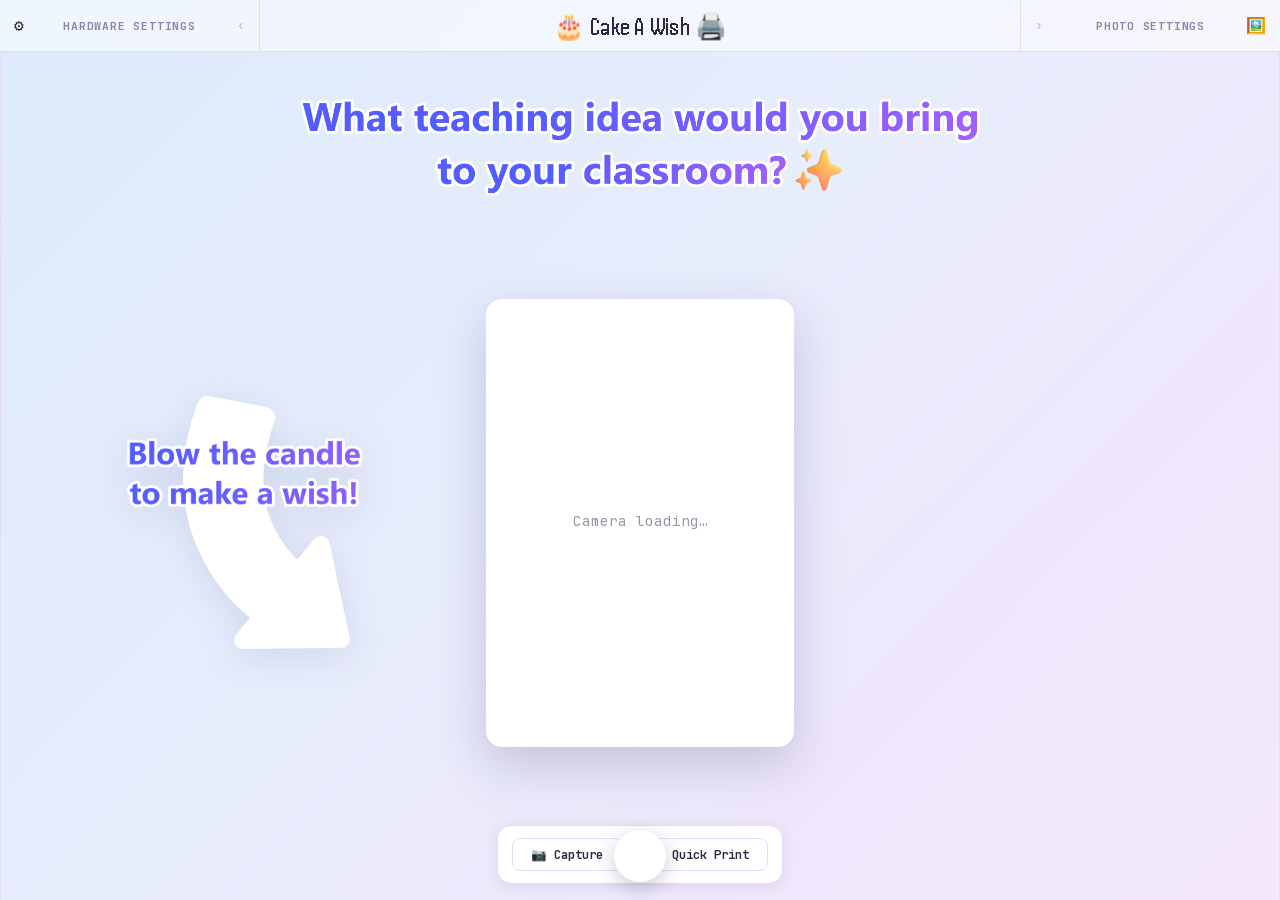
==== commit d4d5e337: "feat: designer UI merge, print margins, taskbar window, footer logo - Stage layout: polaroid frame, " ====
--- a/templates/admin.html
+++ b/templates/admin.html
@@ -36,7 +36,7 @@
       font-family: 'JetBrains Mono', monospace;
       font-size: 13px;
       color: var(--text);
-      background: linear-gradient(150deg, var(--bg-from), var(--bg-to)) fixed;
+      background: linear-gradient(135deg, #DCEAFB 0%, #E7EDFB 45%, #EFE7FB 75%, #F4E9FB 100%) fixed;
       display: flex;
       flex-direction: column;
     }
@@ -139,56 +139,145 @@
     }
     .col-body::-webkit-scrollbar { display: none; }
 
-    /* ── Canvas area (center column) ───────────────────────────── */
-    .canvas-area {
+    /* ── Stage (center column — kiosk view) ────────────────────── */
+    .stage {
       flex: 1;
-      display: flex;
-      flex-direction: column;
+      position: relative;
       overflow: hidden;
-      padding: 20px 20px 16px;
-      gap: 10px;
-    }
-
-    .canvas-wrap {
-      flex: 1;
-      min-height: 0;
       display: flex;
       flex-direction: column;
       align-items: center;
+      justify-content: flex-start;
+      --kiosk-gap: clamp(16px, 4vh, 48px);
+      padding-top: var(--kiosk-gap);
+      padding-bottom: 16px;
+    }
+
+    /* Title image at top */
+    .stage-title {
+      flex-shrink: 0;
+      width: min(680px, 70%);
+      height: auto;
+      transition: opacity .5s ease;
+    }
+
+    /* Balanced row: [ arrow side | polaroid | empty side ] */
+    .frame-row {
+      width: 100%;
+      margin-top: var(--kiosk-gap);
+      display: flex;
+      align-items: center;
       justify-content: center;
-      gap: 8px;
+      flex: 1;
+      min-height: 0;
+    }
+    .frame-side {
+      flex: 1 1 0;
+      min-width: 0;
+      align-self: stretch;
+      display: flex;
+      align-items: center;
+      justify-content: center;
+    }
+
+    /* Arrow / candle image in the left gap */
+    .candle {
+      width: min(60%, 280px);
+      height: auto;
+      transition: opacity .5s ease;
+      pointer-events: none;
+      filter: drop-shadow(0 8px 18px rgba(80,70,140,.14));
+    }
+
+    /* Polaroid frame wrapping canvas */
+    .polaroid {
+      position: relative;
+      z-index: 2;
+      background: #fff;
+      border-radius: 16px;
+      box-shadow: 0 18px 50px rgba(60,50,110,.22);
+      padding: 14px 16px 20px;
+      flex: 0 0 auto;
+      display: flex;
+      flex-direction: column;
+      transition: transform 1.25s cubic-bezier(.55,.1,.6,1);
+      will-change: transform;
+    }
+    .polaroid.printing { transform: translateY(125vh); }
+
+    .label-frame {
+      position: relative;
+      background: #fff;
+      border-radius: 8px;
       overflow: hidden;
-      padding: 16px 0;
-    }
-
-    .label-frame {
-      flex-shrink: 0;
-      max-height: 65%;
+      display: block;
+    }
+
+    .cam-placeholder {
+      position: absolute;
+      inset: 0;
+      z-index: 0;
       display: flex;
+      align-items: center;
+      justify-content: center;
+      font-size: 0.9rem;
+      color: #9a96a6;
       background: #fff;
-      border-radius: 10px;
-      box-shadow: 0 6px 32px rgba(44, 38, 64, .22);
-      padding: 8px 6px;
+      text-align: center;
     }
 
     #canvas {
       display: block;
-      max-width: 100%;
-      max-height: 100%;
-      min-height: 0;
+      max-width: min(42vw, 38vh);
+      max-height: 46vh;
       width: auto;
       height: auto;
-      border-radius: 3px;
+      border-radius: 8px;
+      position: relative;
+      z-index: 1;
       image-rendering: pixelated;
     }
 
-    .canvas-info {
-      flex-shrink: 0;
-      text-align: center;
-      font-size: 0.7rem;
-      color: var(--sub);
-      letter-spacing: 0.02em;
-    }
+
+    .canvas-info { display: none; }
+
+    /* Result text image — screen 3, centered over stage */
+    .result-text {
+      position: absolute;
+      top: 50%;
+      left: 50%;
+      transform: translate(-50%, -50%);
+      width: min(800px, 78%);
+      height: auto;
+      opacity: 0;
+      pointer-events: none;
+      transition: opacity .6s ease;
+      z-index: 10;
+    }
+    .result-text.show { opacity: 1; }
+
+    /* White trigger circle — temporary breath-sensor bridge */
+    .trigger-circle {
+      position: absolute;
+      bottom: clamp(10px, 2vh, 20px);
+      left: 50%;
+      transform: translateX(-50%);
+      width: 52px;
+      height: 52px;
+      border-radius: 50%;
+      background: #fff;
+      border: none;
+      box-shadow: 0 6px 20px rgba(60,50,110,.25);
+      cursor: pointer;
+      z-index: 5;
+      transition: transform .12s ease, box-shadow .12s ease, opacity .35s ease;
+    }
+    .trigger-circle:hover  { box-shadow: 0 8px 26px rgba(60,50,110,.32); }
+    .trigger-circle:active { transform: translateX(-50%) scale(.92); }
+    .trigger-circle.hidden { opacity: 0; pointer-events: none; }
+
+    /* Helper for kiosk fade-out */
+    .kiosk-fade { opacity: 0 !important; }
 
     /* ── Action bar (center, below canvas) ─────────────────────── */
     .action-bar {
@@ -217,6 +306,22 @@
     }
     #bar-live, #bar-captured, #bar-countdown { position: relative; z-index: 1; }
     @keyframes cd-fill { from { transform: scaleX(0); } to { transform: scaleX(1); } }
+
+    /* ── Flash overlay (capture transition) ────────────────────── */
+    #flash {
+      position: fixed;
+      inset: 0;
+      background: #fff;
+      opacity: 0;
+      pointer-events: none;
+      z-index: 200;
+    }
+    #flash.fire { animation: flash-anim .42s ease-out forwards; }
+    @keyframes flash-anim {
+      0%   { opacity: 0; }
+      12%  { opacity: .95; }
+      100% { opacity: 0; }
+    }
 
     /* ── Card ──────────────────────────────────────────────────── */
     .card {
@@ -451,6 +556,9 @@
 </head>
 <body>
 
+  <!-- Flash overlay (fires on capture) -->
+  <div id="flash"></div>
+
   <!-- Top bar: always-visible column headers + app title -->
   <div class="top-bar">
     <div class="col-head left-col-head" id="left-col-head" onclick="toggleCol('left')">
@@ -471,7 +579,7 @@
   <div class="body-row">
 
     <!-- Left — Hardware (foldable) -->
-    <div class="left-col" id="left-col">
+    <div class="left-col collapsed" id="left-col">
       <div class="col-body">
 
       <!-- Printer -->
@@ -582,17 +690,37 @@
       </div><!-- .col-body -->
     </div><!-- .left-col -->
 
-    <!-- Center — canvas + action bar -->
-    <div class="canvas-area">
-
-      <div class="canvas-wrap">
-        <div class="label-frame">
-          <canvas id="canvas" width="696" height="1044"></canvas>
-        </div>
-        <div class="canvas-info" id="canvas-info">62red · 696 × 1044 px</div>
+    <!-- Center — kiosk stage -->
+    <div class="stage" id="stage">
+
+      <!-- Screen 1: title -->
+      <img class="stage-title" id="stage-title" src="/static/Title.png" alt="Cake A Wish">
+
+      <!-- Balanced row: arrow | polaroid | empty -->
+      <div class="frame-row">
+        <div class="frame-side">
+          <img class="candle" id="candle" src="/static/Arrow.png" alt="">
+        </div>
+
+        <!-- Polaroid frame (live camera → frozen photo) -->
+        <div class="polaroid" id="polaroid">
+          <div class="label-frame">
+            <div class="cam-placeholder" id="cam-placeholder">Camera loading…</div>
+            <canvas id="canvas" width="696" height="1044"></canvas>
+          </div>
+        </div>
+
+        <div class="frame-side" aria-hidden="true"></div>
       </div>
 
-      <div class="card action-bar">
+      <!-- Screen 3: result text (hidden until print completes) -->
+      <img class="result-text" id="result-text" src="/static/result-text.png" alt="">
+
+      <!-- White trigger circle — remove once breath sensor is wired -->
+      <button class="trigger-circle" id="trigger-circle" aria-label="Simulate blow" onclick="kioskTrigger()"></button>
+
+      <!-- Action bar -->
+      <div class="card action-bar" style="margin-top:12px;position:relative;z-index:3">
         <div id="cd-progress"></div>
         <div id="bar-live">
           <button class="btn btn-outline" id="btn-capture" onclick="doCapture()">📷 Capture</button>
@@ -608,10 +736,13 @@
         </div>
       </div>
 
-    </div><!-- .canvas-area -->
+      <!-- canvas-info kept hidden for JS compatibility -->
+      <div class="canvas-info" id="canvas-info" style="display:none">62red · 696 × 1044 px</div>
+
+    </div><!-- .stage -->
 
     <!-- Right — Photo (foldable) -->
-    <div class="right-col" id="right-col">
+    <div class="right-col collapsed" id="right-col">
       <div class="col-body">
 
       <!-- ── Template card ── -->
@@ -667,6 +798,22 @@
           </div>
         </div>
 
+        <div class="tmpl-divider"></div>
+
+        <!-- Print margins -->
+        <div style="padding:6px 0 2px">
+          <div style="display:flex;justify-content:space-between;margin-bottom:2px">
+            <span class="col-label">Left margin</span>
+            <span id="margin-left-val" style="font-size:11px;color:var(--muted)">0 px</span>
+          </div>
+          <input type="range" id="margin-left-slider" min="0" max="200" value="0" style="width:100%" oninput="window.printMarginLeft=parseInt(this.value);document.getElementById('margin-left-val').textContent=this.value+' px'">
+          <div style="display:flex;justify-content:space-between;margin-top:8px;margin-bottom:2px">
+            <span class="col-label">Right margin</span>
+            <span id="margin-right-val" style="font-size:11px;color:var(--muted)">0 px</span>
+          </div>
+          <input type="range" id="margin-right-slider" min="0" max="200" value="0" style="width:100%;transform:scaleX(-1)" oninput="window.printMarginRight=parseInt(this.value);document.getElementById('margin-right-val').textContent=this.value+' px'">
+        </div>
+
         <button class="btn btn-outline" style="width:100%;margin-top:10px" onclick="saveTemplate()">💾 Save template</button>
 
         <div class="gallery-grid" id="tmpl-gallery">
@@ -679,7 +826,7 @@
         <div class="card-label">Photos</div>
         <div class="ctrl-row">
           <span class="ctrl-lbl">Brightness</span>
-          <input type="range" id="brightness-slider" min="0" max="200" value="100">
+          <input type="range" id="brightness-slider" min="0" max="200" value="40">
           <span class="ctrl-val" id="brightness-val">0</span>
         </div>
         <button class="btn btn-outline" id="save-photo-btn" style="width:100%;margin-top:8px" onclick="savePhoto()" disabled>💾 Save photo</button>
@@ -708,8 +855,10 @@
 window.ardBlowing    = false;
 window.mpBlowing     = false;
 window.uiState       = 'live';
-window.brightnessVal = 100;
-let _brightnessVal     = 100;
+window.brightnessVal    = 40;
+window.printMarginLeft  = 0;
+window.printMarginRight = 0;
+let _brightnessVal       = 40;
 let _countdownTimer    = null;
 let _cooldownVal       = 4.0;    // seconds, synced from server
 let _requireCamera     = true;
@@ -910,7 +1059,7 @@
   if (ap) ap.style.display = name ? '' : 'none';
 }
 
-async function _loadOverlayBlob(slot, blob, name) {
+async function _loadOverlayBlob(slot, blob, name, align = 'full') {
   if (slot === 'full') {
     if (window.customOverlays.header) { window.customOverlays.header = null; _setSlotUI('header', null); }
     if (window.customOverlays.footer) { window.customOverlays.footer = null; _setSlotUI('footer', null); }
@@ -918,15 +1067,32 @@
     if (window.customOverlays.full) { window.customOverlays.full = null; _setSlotUI('full', null); }
   }
   const bitmap = await createImageBitmap(blob);
-  window.customOverlays[slot] = { bitmap, name, align: 'full' };
+  window.customOverlays[slot] = { bitmap, name, align };
   _setSlotUI(slot, name);
-}
-
-// Load persisted overlays on page load
+  if (align !== 'full') {
+    document.querySelectorAll('#align-' + slot + ' .align-opt').forEach(el => {
+      el.classList.toggle('active', el.dataset.val === align);
+    });
+  }
+}
+
+// Load persisted overlays on page load; footer falls back to the brand default
 ['header', 'footer', 'full'].forEach(slot => {
   fetch('/overlay/' + slot).then(async r => {
-    if (r.ok) await _loadOverlayBlob(slot, await r.blob(), slot + '.png');
-  }).catch(() => {});
+    if (r.ok) {
+      await _loadOverlayBlob(slot, await r.blob(), slot + '.png');
+    } else if (slot === 'footer') {
+      const fr = await fetch('/static/footer-logo.png');
+      if (fr.ok) await _loadOverlayBlob('footer', await fr.blob(), 'footer-logo.png');
+    }
+  }).catch(async () => {
+    if (slot === 'footer') {
+      try {
+        const fr = await fetch('/static/footer-logo.png');
+        if (fr.ok) await _loadOverlayBlob('footer', await fr.blob(), 'footer-logo.png');
+      } catch (_) {}
+    }
+  });
 });
 
 ['header', 'footer', 'full'].forEach(slot => {
@@ -1082,7 +1248,7 @@
     const dispThresh = sliderThresh || al.threshold || 95;
     window.ardBlowing = al.level >= dispThresh;
     document.getElementById('btp-level-fill').style.width =
-      Math.min(100, (al.level / dispThresh) * 100) + '%';
+      Math.min(100, (al.level / 200) * 100) + '%';
     document.getElementById('btp-level-fill').style.background =
       window.ardBlowing ? '#3EBD87' : '#B8B0D0';
     document.getElementById('btp-level-thresh').style.left =
@@ -1136,7 +1302,7 @@
 // ── Live canvas filter ────────────────────────────────────────────
 
 function _applyLiveFilter() {
-  document.getElementById('canvas').style.filter = 'grayscale(1)';
+  document.getElementById('canvas').style.filter = '';
 }
 
 function _setBarState(state) {
@@ -1154,9 +1320,25 @@
 
 // ── Print flow ────────────────────────────────────────────────────
 
+function _shiftedCanvas(src) {
+  const L = Math.round(window.printMarginLeft  || 0);
+  const R = Math.round(window.printMarginRight || 0);
+  if (!L && !R) return src;
+  const out = document.createElement('canvas');
+  out.width = src.width; out.height = src.height;
+  const ctx = out.getContext('2d');
+  ctx.fillStyle = '#fff';
+  ctx.fillRect(0, 0, out.width, out.height);
+  const dW = Math.max(1, out.width - L - R);
+  ctx.drawImage(src, L, 0, dW, out.height);
+  return out;
+}
+
 async function _executePrint() {
   _stopProgress();
-  const dataUrl = document.getElementById('canvas').toDataURL('image/jpeg', 0.92);
+  const src     = document.getElementById('canvas');
+  const shifted = _shiftedCanvas(src);
+  const dataUrl = shifted.toDataURL('image/jpeg', 0.92);
   const rawData = window._capturedCameraImg
     ? window._capturedCameraImg.toDataURL('image/jpeg', 0.92)
     : null;
@@ -1182,6 +1364,28 @@
     _applyLiveFilter();
     _setBarState('live');
   }, 1500);
+}
+
+// ── Kiosk flow ────────────────────────────────────────────────────
+
+function kioskTrigger() {
+  if (window.uiState !== 'live') return;
+  // Flash
+  const flash = document.getElementById('flash');
+  flash.classList.remove('fire');
+  void flash.offsetWidth;
+  flash.classList.add('fire');
+  // Fade out title + candle, hide trigger circle
+  document.getElementById('stage-title').classList.add('kiosk-fade');
+  document.getElementById('candle').classList.add('kiosk-fade');
+  document.getElementById('trigger-circle').classList.add('hidden');
+  doCapture();
+}
+
+function _kioskReset() {
+  document.getElementById('stage-title').classList.remove('kiosk-fade');
+  document.getElementById('candle').classList.remove('kiosk-fade');
+  document.getElementById('trigger-circle').classList.remove('hidden');
 }
 
 // ── Public actions ────────────────────────────────────────────────
@@ -1237,6 +1441,7 @@
   _applyLiveFilter();
   _setBarState('live');
   setStatus('');
+  _kioskReset();
 }
 
 async function doPrint() {
@@ -1277,6 +1482,20 @@
   document.getElementById('brightness-val').textContent = (offset > 0 ? '+' : '') + offset;
 });
 
+function _updateMargins(L, R) {
+  window.printMarginLeft  = L | 0;
+  window.printMarginRight = R | 0;
+  const ls = document.getElementById('margin-left-slider');
+  const rs = document.getElementById('margin-right-slider');
+  const lv = document.getElementById('margin-left-val');
+  const rv = document.getElementById('margin-right-val');
+  if (ls) ls.value = L | 0;
+  if (rs) rs.value = R | 0;
+  if (lv) lv.textContent = (L | 0) + ' px';
+  if (rv) rv.textContent = (R | 0) + ' px';
+}
+window._updateMargins = _updateMargins;
+
 // ── Template gallery ──────────────────────────────────────────────
 
 function _templateAutoName() {
@@ -1300,18 +1519,23 @@
 async function saveTemplate() {
   const { header, footer, full } = window.customOverlays;
   if (!header && !footer && !full) { setStatus('No overlay loaded', 'err'); return; }
+  const mL = window.printMarginLeft  || 0;
+  const mR = window.printMarginRight || 0;
   try {
-    await fetch('/saved-templates', {
+    const r = await fetch('/saved-templates', {
       method: 'POST', headers: { 'Content-Type': 'application/json' },
       body: JSON.stringify({
         name: _templateAutoName(),
         slots: { full: _slotToPayload('full'), header: _slotToPayload('header'), footer: _slotToPayload('footer') },
+        margin_left:  mL,
+        margin_right: mR,
       }),
     });
-    setStatus('Template saved', 'ok');
+    if (!r.ok) { const t = await r.text(); setStatus('Save failed ' + r.status + ': ' + t.slice(0,80), 'err'); return; }
+    setStatus('Saved — L:' + mL + ' R:' + mR, 'ok');
     _loadSavedTemplates();
-    setTimeout(() => setStatus(''), 1500);
-  } catch { setStatus('Save failed', 'err'); }
+    setTimeout(() => setStatus(''), 2500);
+  } catch(e) { setStatus('Save error: ' + e.message, 'err'); }
 }
 
 async function _loadSavedTemplates() {
@@ -1351,13 +1575,21 @@
 }
 
 async function _applyTemplate(tmpl) {
+  // Margins are independent of overlay loading — apply immediately
+  window._updateMargins(tmpl.margin_left || 0, tmpl.margin_right || 0);
+
   // Pre-load all bitmaps before touching current state → no flicker
   const built = {};
   for (const slot of ['full', 'header', 'footer']) {
     const data = tmpl.slots[slot];
     if (!data) { built[slot] = null; continue; }
-    const blob = await (await fetch(data.data_url)).blob();
-    built[slot] = { bitmap: await createImageBitmap(blob), name: data.original_name, align: data.align, blob };
+    try {
+      const blob = await (await fetch(data.data_url)).blob();
+      built[slot] = { bitmap: await createImageBitmap(blob), name: data.original_name, align: data.align, blob };
+    } catch (e) {
+      console.error('_applyTemplate: failed to load slot', slot, e);
+      built[slot] = null;
+    }
   }
   // Atomic swap
   ['full', 'header', 'footer'].forEach(s => {
@@ -1368,6 +1600,7 @@
         el.classList.toggle('active', el.dataset.val === built[s].align));
     }
   });
+
   // Persist overlay files in background (survives page reload)
   for (const slot of ['full', 'header', 'footer']) {
     if (!built[slot]) { fetch('/overlay/' + slot, { method: 'DELETE' }).catch(() => {}); continue; }
@@ -1505,8 +1738,10 @@
   let dX = 0;
   if (slot.align === 'center') dX = Math.round((cW - dW) / 2);
   else if (slot.align === 'right') dX = cW - dW;
-  ctx.drawImage(bm, dX, anchor === 'top' ? 0 : cH - dH, dW, dH);
-}
+  const dY = anchor === 'top' ? 0 : cH - dH;
+  ctx.drawImage(bm, dX, dY, dW, dH);
+}
+
 
 function _coverCropMirror(ctx, src, srcW, srcH, dstX, dstY, dstW, dstH) {
   if (dstW <= 0 || dstH <= 0) return;
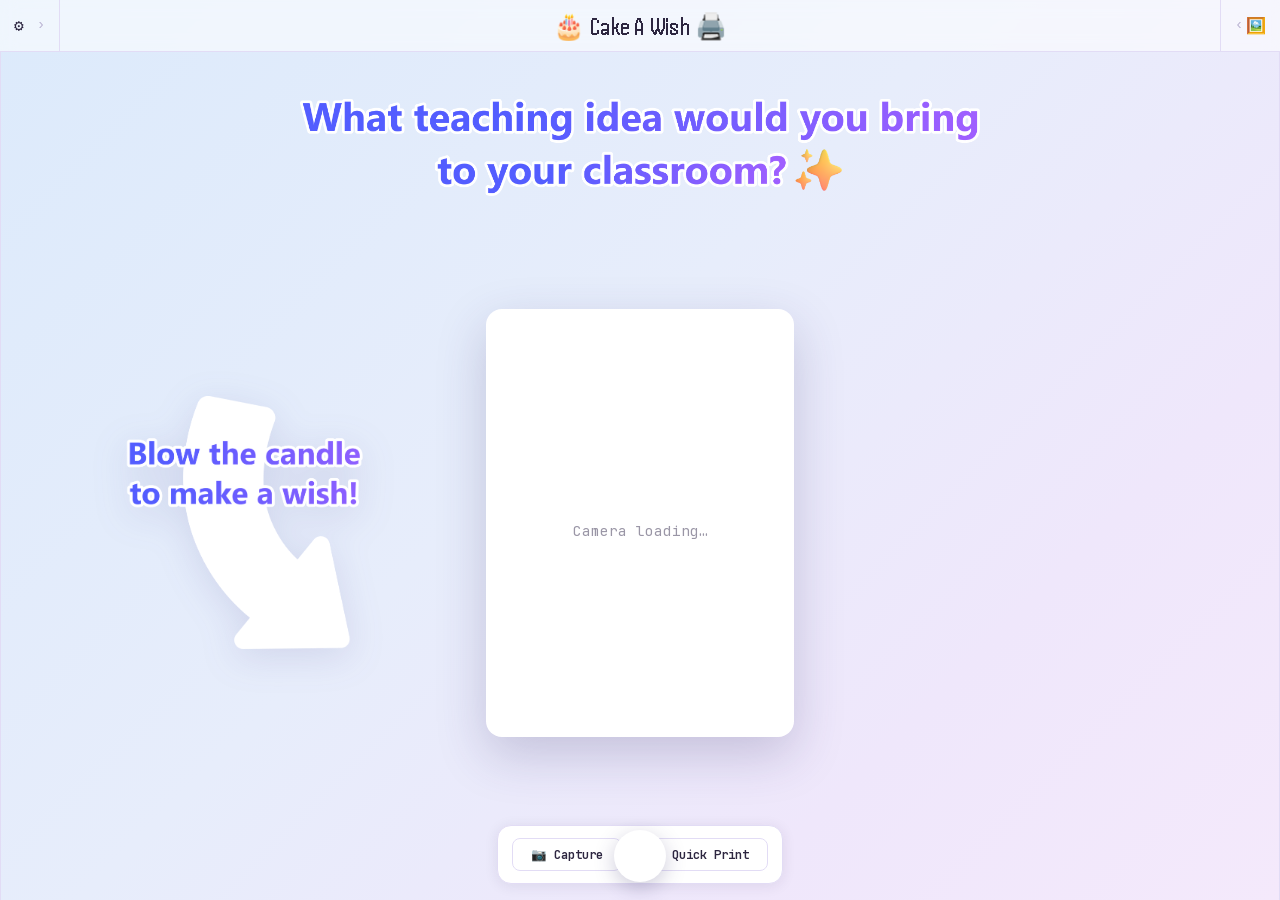
==== commit b4a58f4f: "feat: preset/margins/brightness panels, photo-save toggle, column fold polish - Right column split i" ====
--- a/templates/admin.html
+++ b/templates/admin.html
@@ -92,8 +92,10 @@
       user-select: none;
       overflow: hidden;
       position: relative;
-      transition: background 0.15s;
-    }
+      transition: background 0.15s, width 0.22s cubic-bezier(.4,0,.2,1);
+    }
+    /* Folded header collapses down to just the icon (+ chevron), matching the column */
+    .col-head.collapsed { width: 60px; }
     .col-head:hover { background: rgba(124,111,247,0.08); }
     .left-col-head  { border-right: 1px solid var(--border); }
     .right-col-head { border-left:  1px solid var(--border); }
@@ -111,6 +113,9 @@
 
     .left-col-head.collapsed  .col-head-chevron { transform: rotate(180deg); }
     .right-col-head.collapsed .col-head-chevron { transform: rotate(-180deg); }
+
+    /* Collapsed column header: show only the icon, hide the title text */
+    .col-head.collapsed .col-head-label { display: none; }
 
     .app-title {
       flex: 1;
@@ -196,7 +201,7 @@
       background: #fff;
       border-radius: 16px;
       box-shadow: 0 18px 50px rgba(60,50,110,.22);
-      padding: 14px 16px 20px;
+      padding: 14px 16px 0;
       flex: 0 0 auto;
       display: flex;
       flex-direction: column;
@@ -429,7 +434,7 @@
     .ctrl-lbl { font-size:0.69rem; color:var(--sub); flex-shrink:0; width:68px; }
     .ctrl-val { font-size:0.68rem; font-weight:600; color:var(--text);
                 width:36px; text-align:right; flex-shrink:0; overflow:hidden; }
-    input[type=range] { flex:1; accent-color:var(--primary); cursor:pointer; height:4px; }
+    input[type=range] { flex:1; min-width:0; accent-color:var(--primary); cursor:pointer; height:4px; }
     .num-input { width:44px; border:1.5px solid var(--border); border-radius:6px;
                  padding:3px 6px; font:inherit; font-size:0.72rem; color:var(--text);
                  background:var(--ghost); text-align:center; }
@@ -489,8 +494,7 @@
     /* ── Template slot ──────────────────────────────────────────── */
     .tmpl-slot      { display:flex; flex-direction:column; gap:4px; padding:3px 0; }
     .tmpl-slot-head { display:flex; align-items:center; gap:5px; min-height:20px; }
-    .tmpl-slot-name { font-size:0.68rem; font-weight:700; letter-spacing:.06em;
-                      text-transform:uppercase; color:var(--sub); flex:1; }
+    .tmpl-slot-name { font-size:0.69rem; color:var(--sub); flex:1; }
     .tmpl-file-name { font-size:0.66rem; color:var(--green); flex-shrink:1; min-width:0;
                       max-width:110px; overflow:hidden; text-overflow:ellipsis; white-space:nowrap; }
     .tmpl-divider   { border:0; border-top:1px solid var(--border); margin:4px 0; }
@@ -561,7 +565,7 @@
 
   <!-- Top bar: always-visible column headers + app title -->
   <div class="top-bar">
-    <div class="col-head left-col-head" id="left-col-head" onclick="toggleCol('left')">
+    <div class="col-head left-col-head collapsed" id="left-col-head" onclick="toggleCol('left')">
       <span class="col-head-icon">⚙️</span>
       <span class="col-head-label">Hardware Settings</span>
       <span class="col-head-chevron">‹</span>
@@ -569,7 +573,7 @@
     <div class="app-title">
       <span class="header-title">🎂 Cake A Wish 🖨️</span>
     </div>
-    <div class="col-head right-col-head" id="right-col-head" onclick="toggleCol('right')">
+    <div class="col-head right-col-head collapsed" id="right-col-head" onclick="toggleCol('right')">
       <span class="col-head-chevron">›</span>
       <span class="col-head-label">Photo Settings</span>
       <span class="col-head-icon">🖼️</span>
@@ -746,10 +750,8 @@
       <div class="col-body">
 
       <!-- ── Template card ── -->
-      <div class="card rc-panel">
+      <div class="card">
         <div class="card-label" style="margin-bottom:10px">Template</div>
-
-        <!-- Full -->
         <div class="tmpl-slot">
           <div class="tmpl-slot-head">
             <span class="tmpl-slot-name">Full</span>
@@ -759,10 +761,7 @@
             <button id="overlay-remove-full" class="act-btn act-btn--danger" style="display:none" onclick="removeOverlay('full')">✕</button>
           </div>
         </div>
-
         <div class="tmpl-divider"></div>
-
-        <!-- Header -->
         <div class="tmpl-slot">
           <div class="tmpl-slot-head">
             <span class="tmpl-slot-name">Header</span>
@@ -778,10 +777,7 @@
             <span class="align-opt"        data-val="right"  onclick="setAlign('header','right')">Right</span>
           </div>
         </div>
-
         <div class="tmpl-divider"></div>
-
-        <!-- Footer -->
         <div class="tmpl-slot">
           <div class="tmpl-slot-head">
             <span class="tmpl-slot-name">Footer</span>
@@ -797,25 +793,44 @@
             <span class="align-opt"        data-val="right"  onclick="setAlign('footer','right')">Right</span>
           </div>
         </div>
-
-        <div class="tmpl-divider"></div>
-
-        <!-- Print margins -->
-        <div style="padding:6px 0 2px">
-          <div style="display:flex;justify-content:space-between;margin-bottom:2px">
-            <span class="col-label">Left margin</span>
-            <span id="margin-left-val" style="font-size:11px;color:var(--muted)">0 px</span>
-          </div>
-          <input type="range" id="margin-left-slider" min="0" max="200" value="0" style="width:100%" oninput="window.printMarginLeft=parseInt(this.value);document.getElementById('margin-left-val').textContent=this.value+' px'">
-          <div style="display:flex;justify-content:space-between;margin-top:8px;margin-bottom:2px">
-            <span class="col-label">Right margin</span>
-            <span id="margin-right-val" style="font-size:11px;color:var(--muted)">0 px</span>
-          </div>
-          <input type="range" id="margin-right-slider" min="0" max="200" value="0" style="width:100%;transform:scaleX(-1)" oninput="window.printMarginRight=parseInt(this.value);document.getElementById('margin-right-val').textContent=this.value+' px'">
-        </div>
-
-        <button class="btn btn-outline" style="width:100%;margin-top:10px" onclick="saveTemplate()">💾 Save template</button>
-
+      </div>
+
+      <!-- ── Margins card ── -->
+      <div class="card">
+        <div class="card-label" style="margin-bottom:10px">Margins</div>
+        <div style="display:flex;flex-direction:column;gap:10px">
+          <div class="ctrl-row">
+            <span class="ctrl-lbl">Left</span>
+            <input type="range" id="margin-left-slider" min="0" max="200" value="0" oninput="window.printMarginLeft=parseInt(this.value);document.getElementById('margin-left-val').textContent=this.value">
+            <span class="ctrl-val" id="margin-left-val">0</span>
+          </div>
+          <div class="ctrl-row">
+            <span class="ctrl-lbl">Right</span>
+            <input type="range" id="margin-right-slider" min="0" max="200" value="0" style="transform:scaleX(-1)" oninput="window.printMarginRight=parseInt(this.value);document.getElementById('margin-right-val').textContent=this.value">
+            <span class="ctrl-val" id="margin-right-val">0</span>
+          </div>
+          <div class="ctrl-row">
+            <span class="ctrl-lbl">Bottom</span>
+            <input type="range" id="margin-bottom-slider" min="-150" max="100" value="0" oninput="window.printMarginBottom=parseInt(this.value);document.getElementById('margin-bottom-val').textContent=this.value">
+            <span class="ctrl-val" id="margin-bottom-val">0</span>
+          </div>
+        </div>
+      </div>
+
+      <!-- ── Color card ── -->
+      <div class="card">
+        <div class="card-label" style="margin-bottom:10px">Color</div>
+        <div class="ctrl-row">
+          <span class="ctrl-lbl">Brightness</span>
+          <input type="range" id="brightness-slider" min="0" max="200" value="40" style="accent-color:#606060">
+          <span class="ctrl-val" id="brightness-val">0</span>
+        </div>
+      </div>
+
+      <!-- ── Presets card ── -->
+      <div class="card rc-panel">
+        <div class="card-label" style="margin-bottom:10px">Presets</div>
+        <button class="btn btn-outline" style="width:100%" onclick="saveTemplate()">💾 Save preset</button>
         <div class="gallery-grid" id="tmpl-gallery">
           <span class="gg-empty">No saved templates</span>
         </div>
@@ -823,16 +838,21 @@
 
       <!-- ── Photo card ── -->
       <div class="card rc-panel">
-        <div class="card-label">Photos</div>
-        <div class="ctrl-row">
-          <span class="ctrl-lbl">Brightness</span>
-          <input type="range" id="brightness-slider" min="0" max="200" value="40">
-          <span class="ctrl-val" id="brightness-val">0</span>
-        </div>
-        <button class="btn btn-outline" id="save-photo-btn" style="width:100%;margin-top:8px" onclick="savePhoto()" disabled>💾 Save photo</button>
-
-        <div class="gallery-grid" id="photo-gallery">
-          <span class="gg-empty">No saved photos</span>
+        <div class="card-head" style="margin-bottom:0">
+          <div class="card-label" style="margin-bottom:0">Gallery</div>
+          <div class="tog-pill is-off" id="photos-toggle" onclick="photosSetSaving(!this.classList.contains('is-on'))">
+            <span class="tog-opt opt-on">Save</span>
+            <span class="tog-opt opt-off">Off</span>
+          </div>
+        </div>
+        <div id="photos-on-body" style="display:none;margin-top:8px">
+          <button class="btn btn-outline" id="save-photo-btn" style="width:100%" onclick="savePhoto()" disabled>💾 Save photo</button>
+          <div class="gallery-grid" id="photo-gallery">
+            <span class="gg-empty">No saved photos</span>
+          </div>
+        </div>
+        <div id="photos-off-body" style="padding:8px 0 4px">
+          <span style="font-size:0.72rem;color:var(--muted)">Photos are not saved to this device.</span>
         </div>
       </div>
 
@@ -856,13 +876,24 @@
 window.mpBlowing     = false;
 window.uiState       = 'live';
 window.brightnessVal    = 40;
-window.printMarginLeft  = 0;
-window.printMarginRight = 0;
+window.printMarginLeft   = 0;
+window.printMarginRight  = 0;
+window.printMarginBottom = 0;
+let _photosSaving = false;
 let _brightnessVal       = 40;
 let _countdownTimer    = null;
 let _cooldownVal       = 4.0;    // seconds, synced from server
 let _requireCamera     = true;
 let _requireArduino    = true;
+
+// ── Photo saving toggle ───────────────────────────────────────────
+
+function photosSetSaving(on) {
+  _photosSaving = on;
+  document.getElementById('photos-toggle').className = 'tog-pill ' + (on ? 'is-on' : 'is-off');
+  document.getElementById('photos-on-body').style.display  = on ? '' : 'none';
+  document.getElementById('photos-off-body').style.display = on ? 'none' : '';
+}
 
 // ── Blow to Print ─────────────────────────────────────────────────
 
@@ -1076,24 +1107,39 @@
   }
 }
 
-// Load persisted overlays on page load; footer falls back to the brand default
-['header', 'footer', 'full'].forEach(slot => {
-  fetch('/overlay/' + slot).then(async r => {
-    if (r.ok) {
-      await _loadOverlayBlob(slot, await r.blob(), slot + '.png');
-    } else if (slot === 'footer') {
-      const fr = await fetch('/static/footer-logo.png');
-      if (fr.ok) await _loadOverlayBlob('footer', await fr.blob(), 'footer-logo.png');
-    }
-  }).catch(async () => {
-    if (slot === 'footer') {
-      try {
+// Restore loose per-slot overlays; footer falls back to the brand default
+function _loadLooseOverlays() {
+  ['header', 'footer', 'full'].forEach(slot => {
+    fetch('/overlay/' + slot).then(async r => {
+      if (r.ok) {
+        await _loadOverlayBlob(slot, await r.blob(), slot + '.png');
+      } else if (slot === 'footer') {
         const fr = await fetch('/static/footer-logo.png');
         if (fr.ok) await _loadOverlayBlob('footer', await fr.blob(), 'footer-logo.png');
-      } catch (_) {}
-    }
+      }
+    }).catch(async () => {
+      if (slot === 'footer') {
+        try {
+          const fr = await fetch('/static/footer-logo.png');
+          if (fr.ok) await _loadOverlayBlob('footer', await fr.blob(), 'footer-logo.png');
+        } catch (_) {}
+      }
+    });
   });
-});
+}
+
+// Single boot path: prefer the most recently saved preset (overlays + margins +
+// brightness); only if none exists fall back to the loose per-slot overlays.
+async function _bootOverlays() {
+  try {
+    const r = await fetch('/saved-templates');
+    if (r.ok && (await r.json()).length) {
+      const res = await fetch('/saved-templates/0');
+      if (res.ok) { _applyTemplate(await res.json()); return; }
+    }
+  } catch (_) {}
+  _loadLooseOverlays();
+}
 
 ['header', 'footer', 'full'].forEach(slot => {
   document.getElementById('overlay-input-' + slot).addEventListener('change', async e => {
@@ -1321,16 +1367,18 @@
 // ── Print flow ────────────────────────────────────────────────────
 
 function _shiftedCanvas(src) {
-  const L = Math.round(window.printMarginLeft  || 0);
-  const R = Math.round(window.printMarginRight || 0);
-  if (!L && !R) return src;
+  const L = Math.round(window.printMarginLeft   || 0);
+  const R = Math.round(window.printMarginRight  || 0);
+  const B = Math.round(window.printMarginBottom || 0);
+  if (!L && !R && !B) return src;
   const out = document.createElement('canvas');
   out.width = src.width; out.height = src.height;
   const ctx = out.getContext('2d');
   ctx.fillStyle = '#fff';
   ctx.fillRect(0, 0, out.width, out.height);
-  const dW = Math.max(1, out.width - L - R);
-  ctx.drawImage(src, L, 0, dW, out.height);
+  const dW = Math.max(1, out.width  - L - R);
+  const dH = Math.max(1, out.height - B);
+  ctx.drawImage(src, L, 0, dW, dH);
   return out;
 }
 
@@ -1339,7 +1387,7 @@
   const src     = document.getElementById('canvas');
   const shifted = _shiftedCanvas(src);
   const dataUrl = shifted.toDataURL('image/jpeg', 0.92);
-  const rawData = window._capturedCameraImg
+  const rawData = (_photosSaving && window._capturedCameraImg)
     ? window._capturedCameraImg.toDataURL('image/jpeg', 0.92)
     : null;
   setStatus('Printing…');
@@ -1475,24 +1523,43 @@
 });
 
 // ── Brightness slider ─────────────────────────────────────────────
+function _updateBrightnessThumb(val) {
+  const g = Math.round(50 + (val / 200) * 195);
+  document.getElementById('brightness-slider').style.accentColor = `rgb(${g},${g},${g})`;
+}
+function _setBrightness(val) {
+  val = val | 0;
+  _brightnessVal = val;
+  window.brightnessVal = val;
+  const sl = document.getElementById('brightness-slider');
+  if (sl) sl.value = val;
+  const offset = val - 100;
+  document.getElementById('brightness-val').textContent = (offset > 0 ? '+' : '') + offset;
+  _updateBrightnessThumb(val);
+}
+window._setBrightness = _setBrightness;
 document.getElementById('brightness-slider').addEventListener('input', function() {
-  _brightnessVal = parseInt(this.value);
-  window.brightnessVal = _brightnessVal;
-  const offset = _brightnessVal - 100;
-  document.getElementById('brightness-val').textContent = (offset > 0 ? '+' : '') + offset;
+  _setBrightness(parseInt(this.value));
 });
-
-function _updateMargins(L, R) {
-  window.printMarginLeft  = L | 0;
-  window.printMarginRight = R | 0;
+_updateBrightnessThumb(40);
+
+function _updateMargins(L, R, B) {
+  B = (B === undefined ? 0 : B) | 0;
+  window.printMarginLeft   = L | 0;
+  window.printMarginRight  = R | 0;
+  window.printMarginBottom = B;
   const ls = document.getElementById('margin-left-slider');
   const rs = document.getElementById('margin-right-slider');
+  const bs = document.getElementById('margin-bottom-slider');
   const lv = document.getElementById('margin-left-val');
   const rv = document.getElementById('margin-right-val');
+  const bv = document.getElementById('margin-bottom-val');
   if (ls) ls.value = L | 0;
   if (rs) rs.value = R | 0;
-  if (lv) lv.textContent = (L | 0) + ' px';
-  if (rv) rv.textContent = (R | 0) + ' px';
+  if (bs) bs.value = B;
+  if (lv) lv.textContent = L | 0;
+  if (rv) rv.textContent = R | 0;
+  if (bv) bv.textContent = B;
 }
 window._updateMargins = _updateMargins;
 
@@ -1519,20 +1586,24 @@
 async function saveTemplate() {
   const { header, footer, full } = window.customOverlays;
   if (!header && !footer && !full) { setStatus('No overlay loaded', 'err'); return; }
-  const mL = window.printMarginLeft  || 0;
-  const mR = window.printMarginRight || 0;
+  const mL = window.printMarginLeft   || 0;
+  const mR = window.printMarginRight  || 0;
+  const mB = window.printMarginBottom || 0;
+  const br = window.brightnessVal != null ? window.brightnessVal : 40;
   try {
     const r = await fetch('/saved-templates', {
       method: 'POST', headers: { 'Content-Type': 'application/json' },
       body: JSON.stringify({
         name: _templateAutoName(),
         slots: { full: _slotToPayload('full'), header: _slotToPayload('header'), footer: _slotToPayload('footer') },
-        margin_left:  mL,
-        margin_right: mR,
+        margin_left:   mL,
+        margin_right:  mR,
+        margin_bottom: mB,
+        brightness:    br,
       }),
     });
     if (!r.ok) { const t = await r.text(); setStatus('Save failed ' + r.status + ': ' + t.slice(0,80), 'err'); return; }
-    setStatus('Saved — L:' + mL + ' R:' + mR, 'ok');
+    setStatus('Saved — L:' + mL + ' R:' + mR + ' B:' + mB, 'ok');
     _loadSavedTemplates();
     setTimeout(() => setStatus(''), 2500);
   } catch(e) { setStatus('Save error: ' + e.message, 'err'); }
@@ -1575,8 +1646,9 @@
 }
 
 async function _applyTemplate(tmpl) {
-  // Margins are independent of overlay loading — apply immediately
-  window._updateMargins(tmpl.margin_left || 0, tmpl.margin_right || 0);
+  // Margins + brightness are independent of overlay loading — apply immediately
+  window._updateMargins(tmpl.margin_left || 0, tmpl.margin_right || 0, tmpl.margin_bottom || 0);
+  window._setBrightness(tmpl.brightness != null ? tmpl.brightness : 40);
 
   // Pre-load all bitmaps before touching current state → no flicker
   const built = {};
@@ -1665,6 +1737,7 @@
 _applyLiveFilter();
 _setBarState('live');
 _loadSavedTemplates();
+_bootOverlays();
 _loadPhotos();
 </script>
 
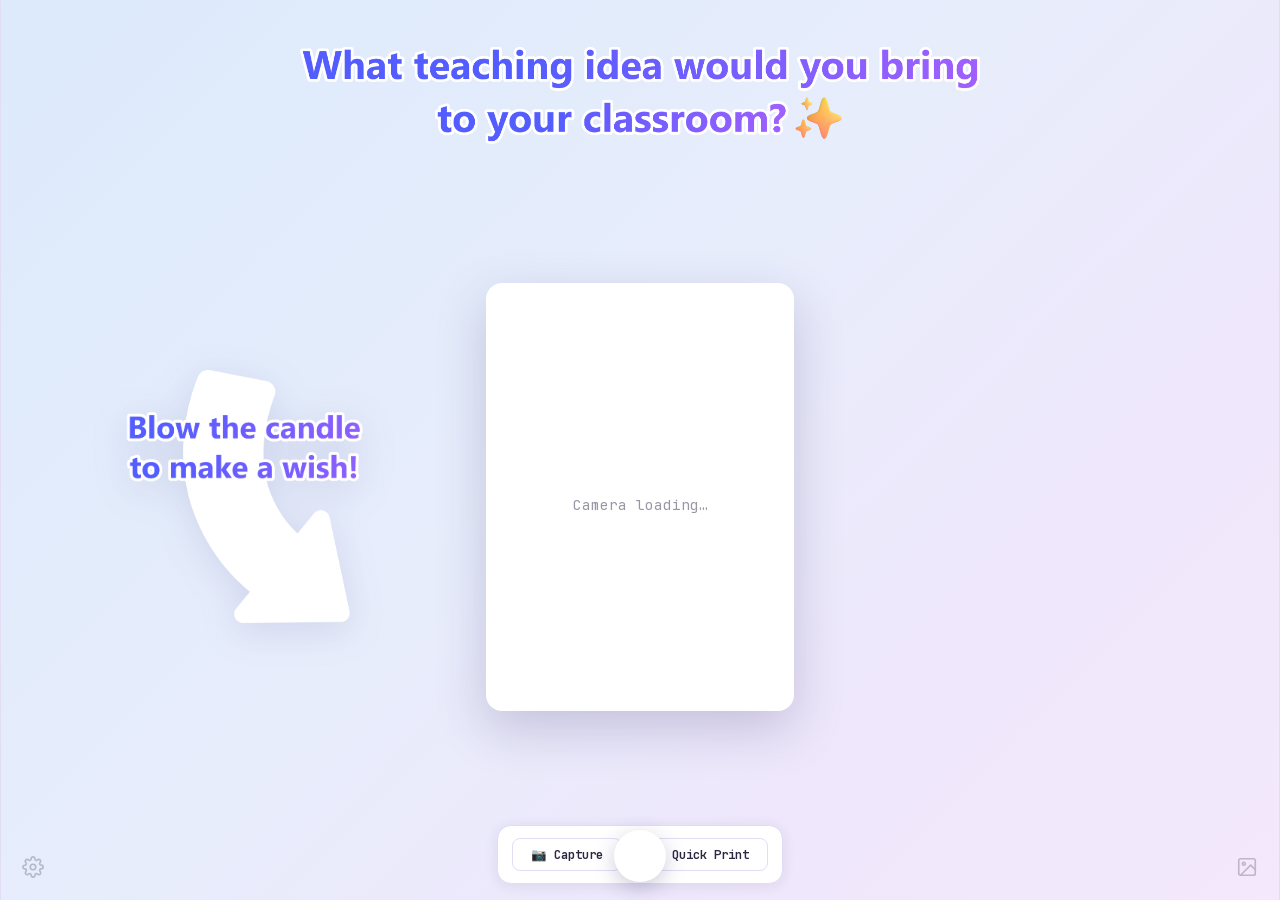
==== commit 1bd41c9a: "refactor: designer-style collapsible side menus - Drop the header banner and bottom opener bar; colu" ====
--- a/templates/admin.html
+++ b/templates/admin.html
@@ -68,75 +68,65 @@
       border-left: 1px solid var(--border);
       background: rgba(255,255,255,0.30);
     }
-    .left-col.collapsed  { width: 0; }
+    /* Folded: column wipes to nothing — content is fixed-width + clipped (overflow:hidden) → smooth */
+    .left-col.collapsed,
     .right-col.collapsed { width: 0; }
 
-    /* ── Top bar ────────────────────────────────────────────────── */
-    .top-bar {
-      flex-shrink: 0;
-      height: 52px;
-      display: flex;
-      align-items: stretch;
-      border-bottom: 1px solid var(--border);
-      background: rgba(255,255,255,0.55);
-      backdrop-filter: blur(8px);
-    }
-
-    .col-head {
-      width: var(--col-width);
-      flex-shrink: 0;
+    /* Corner toggles: open/close the side menus (designer pattern) */
+    .corner-toggle {
+      position: fixed;
+      bottom: 16px;
+      width: 34px;
+      height: 34px;
       display: flex;
       align-items: center;
-      padding: 0 14px;
+      justify-content: center;
+      border: none;
+      background: transparent;
+      color: #6b6480;
+      opacity: 0.38;
+      cursor: pointer;
+      z-index: 100;
+      transition: opacity .15s ease;
+    }
+    .corner-toggle:hover { opacity: 0.85; }
+    .corner-toggle svg   { width: 22px; height: 22px; }
+    .corner-left  { left: 16px; }
+    .corner-right { right: 16px; }
+
+    /* In-column header (bottom): shows [fold-chevron · title] when the panel is open.
+       Lives inside the column, so it wipes away with it; the corner icon supplies the trailing icon. */
+    .col-head {
+      width: var(--col-width);   /* fixed → clips cleanly as the column wipes */
+      flex-shrink: 0;
+      height: 50px;              /* taller; bottom-padded so the title centers with the corner icon */
+      display: flex;
+      align-items: center;
+      gap: 8px;
+      padding: 0 14px 16px;      /* bottom 16px matches the corner icon's offset → vertical center aligns */
       cursor: pointer;
       user-select: none;
       overflow: hidden;
       position: relative;
-      transition: background 0.15s, width 0.22s cubic-bezier(.4,0,.2,1);
-    }
-    /* Folded header collapses down to just the icon (+ chevron), matching the column */
-    .col-head.collapsed { width: 60px; }
-    .col-head:hover { background: rgba(124,111,247,0.08); }
-    .left-col-head  { border-right: 1px solid var(--border); }
-    .right-col-head { border-left:  1px solid var(--border); }
-
-    .col-head-icon    { font-size: 1rem; flex-shrink: 0; }
-    .col-head-label   { position: absolute; left: 0; right: 0; text-align: center;
-                        font-size: 0.7rem; font-weight: 700; letter-spacing: .07em;
-                        text-transform: uppercase; color: var(--sub);
-                        pointer-events: none; white-space: nowrap; }
-    .col-head-chevron { font-size: 0.82rem; color: var(--muted); flex-shrink: 0;
-                        transition: transform 0.22s cubic-bezier(.4,0,.2,1); }
-
-    .left-col-head  .col-head-chevron { margin-left: auto; }
-    .right-col-head .col-head-icon    { margin-left: auto; }
-
-    .left-col-head.collapsed  .col-head-chevron { transform: rotate(180deg); }
-    .right-col-head.collapsed .col-head-chevron { transform: rotate(-180deg); }
-
-    /* Collapsed column header: show only the icon, hide the title text */
-    .col-head.collapsed .col-head-label { display: none; }
-
-    .app-title {
-      flex: 1;
-      display: flex;
-      align-items: center;
-      justify-content: center;
-    }
-    .header-title {
-      font-family: 'Handjet', monospace;
-      font-size: 1.6rem;
-      font-weight: 400;
-      letter-spacing: 0.01em;
-    }
+      font-size: 0.7rem; font-weight: 700; letter-spacing: .07em;
+      text-transform: uppercase; color: var(--sub); white-space: nowrap;
+    }
+    /* Title centered across the column (and vertically aligned with the corner icon) */
+    .col-head .ttl  { position: absolute; inset: 0 0 16px 0; display: flex;
+                      align-items: center; justify-content: center; pointer-events: none; }
+    .col-head .fold { color: var(--muted); font-size: 0.9rem; flex-shrink: 0; }
+    .left-col-head       { padding-left: 46px; }   /* clear the floating gear icon */
+    .left-col-head .fold { margin-left: auto; }     /* chevron on the inner (right) side */
+    .right-col-head      { padding-right: 46px; }   /* clear the floating image icon */
 
     /* ── Column body (scrollable cards) ───────────────────────── */
     .col-body {
+      width: var(--col-width);   /* fixed width → clips cleanly as the column wipes */
       flex: 1;
       min-height: 0;
       display: flex;
       flex-direction: column;
-      padding: 12px 14px;
+      padding: 12px 14px 16px;
       gap: 10px;
       overflow-y: auto;
       overflow-x: hidden;
@@ -563,23 +553,6 @@
   <!-- Flash overlay (fires on capture) -->
   <div id="flash"></div>
 
-  <!-- Top bar: always-visible column headers + app title -->
-  <div class="top-bar">
-    <div class="col-head left-col-head collapsed" id="left-col-head" onclick="toggleCol('left')">
-      <span class="col-head-icon">⚙️</span>
-      <span class="col-head-label">Hardware Settings</span>
-      <span class="col-head-chevron">‹</span>
-    </div>
-    <div class="app-title">
-      <span class="header-title">🎂 Cake A Wish 🖨️</span>
-    </div>
-    <div class="col-head right-col-head collapsed" id="right-col-head" onclick="toggleCol('right')">
-      <span class="col-head-chevron">›</span>
-      <span class="col-head-label">Photo Settings</span>
-      <span class="col-head-icon">🖼️</span>
-    </div>
-  </div>
-
   <div class="body-row">
 
     <!-- Left — Hardware (foldable) -->
@@ -692,6 +665,11 @@
       </div>
 
       </div><!-- .col-body -->
+
+      <div class="col-head left-col-head" onclick="toggleCol('left')">
+        <span class="ttl">Hardware Settings</span>
+        <span class="fold">‹</span>
+      </div>
     </div><!-- .left-col -->
 
     <!-- Center — kiosk stage -->
@@ -859,16 +837,35 @@
       <div class="status-bar" id="status-bar"></div>
 
       </div><!-- .col-body -->
+
+      <div class="col-head right-col-head" onclick="toggleCol('right')">
+        <span class="fold">›</span>
+        <span class="ttl">Photo Settings</span>
+      </div>
     </div><!-- .right-col -->
 
   </div>
+
+  <!-- Corner toggles: open/close the side menus -->
+  <button class="corner-toggle corner-left" onclick="toggleCol('left')" aria-label="Hardware settings" title="Hardware settings">
+    <svg viewBox="0 0 24 24" fill="none" stroke="currentColor" stroke-width="1.8" stroke-linecap="round" stroke-linejoin="round">
+      <circle cx="12" cy="12" r="3"/>
+      <path d="M19.4 15a1.65 1.65 0 0 0 .33 1.82l.06.06a2 2 0 1 1-2.83 2.83l-.06-.06a1.65 1.65 0 0 0-1.82-.33 1.65 1.65 0 0 0-1 1.51V21a2 2 0 0 1-4 0v-.09A1.65 1.65 0 0 0 9 19.4a1.65 1.65 0 0 0-1.82.33l-.06.06a2 2 0 1 1-2.83-2.83l.06-.06a1.65 1.65 0 0 0 .33-1.82 1.65 1.65 0 0 0-1.51-1H3a2 2 0 0 1 0-4h.09A1.65 1.65 0 0 0 4.6 9a1.65 1.65 0 0 0-.33-1.82l-.06-.06a2 2 0 1 1 2.83-2.83l.06.06a1.65 1.65 0 0 0 1.82.33H9a1.65 1.65 0 0 0 1-1.51V3a2 2 0 0 1 4 0v.09a1.65 1.65 0 0 0 1 1.51 1.65 1.65 0 0 0 1.82-.33l.06-.06a2 2 0 1 1 2.83 2.83l-.06.06a1.65 1.65 0 0 0-.33 1.82V9a1.65 1.65 0 0 0 1.51 1H21a2 2 0 0 1 0 4h-.09a1.65 1.65 0 0 0-1.51 1z"/>
+    </svg>
+  </button>
+  <button class="corner-toggle corner-right" onclick="toggleCol('right')" aria-label="Photo settings" title="Photo settings">
+    <svg viewBox="0 0 24 24" fill="none" stroke="currentColor" stroke-width="1.8" stroke-linecap="round" stroke-linejoin="round">
+      <rect x="3" y="3" width="18" height="18" rx="2"/>
+      <circle cx="8.5" cy="8.5" r="1.6"/>
+      <path d="M21 15l-5-5L5 21"/>
+    </svg>
+  </button>
 
 
 <script>
 // ── Column fold ───────────────────────────────────────────────────
 function toggleCol(side) {
   document.getElementById(side + '-col').classList.toggle('collapsed');
-  document.getElementById(side + '-col-head').classList.toggle('collapsed');
 }
 
 // ── Global state ──────────────────────────────────────────────────
@@ -1382,6 +1379,8 @@
   return out;
 }
 
+const RESULT_HOLD_MS = 3000;   // how long the result screen stays up after a print
+
 async function _executePrint() {
   _stopProgress();
   const src     = document.getElementById('canvas');
@@ -1390,7 +1389,16 @@
   const rawData = (_photosSaving && window._capturedCameraImg)
     ? window._capturedCameraImg.toDataURL('image/jpeg', 0.92)
     : null;
+
+  const polaroid = document.getElementById('polaroid');
+  const resultEl = document.getElementById('result-text');
+
+  // Screen 2 → polaroid slides off the bottom as it "prints" (canvas keeps
+  // showing the printed frame: leave uiState as 'captured' during the slide)
+  polaroid.classList.add('printing');
   setStatus('Printing…');
+
+  let ok = false;
   try {
     const r = await fetch('/print', {
       method: 'POST', headers: { 'Content-Type': 'application/json' },
@@ -1400,18 +1408,39 @@
       const body = await r.json().catch(() => ({}));
       throw new Error(body.detail || 'Print failed');
     }
+    ok = true;
     setStatus('Printed!', 'ok');
     _loadPhotos();
   } catch(e) {
     setStatus(e.message || 'Print error', 'err');
   }
-  setTimeout(() => {
-    setStatus('');
-    window.uiState = 'live';
-    window._capturedCameraImg = null;
-    _applyLiveFilter();
-    _setBarState('live');
-  }, 1500);
+
+  if (!ok) {
+    // Failure → bring the polaroid back, keep the captured frame for a retry
+    polaroid.classList.remove('printing');
+    window.uiState = 'captured';
+    _setBarState('captured');
+    setTimeout(() => setStatus(''), 2500);
+    return;
+  }
+
+  // Screen 3 → result text fades in, then auto-reset back to live
+  resultEl.classList.add('show');
+  setTimeout(_finishKioskPrint, RESULT_HOLD_MS);
+}
+
+function _finishKioskPrint() {
+  const polaroid = document.getElementById('polaroid');
+  const resultEl = document.getElementById('result-text');
+  // Switch the canvas back to the live feed before the polaroid slides home
+  window.uiState = 'live';
+  window._capturedCameraImg = null;
+  _applyLiveFilter();
+  _setBarState('live');
+  setStatus('');
+  resultEl.classList.remove('show');
+  polaroid.classList.remove('printing');
+  _kioskReset();
 }
 
 // ── Kiosk flow ────────────────────────────────────────────────────
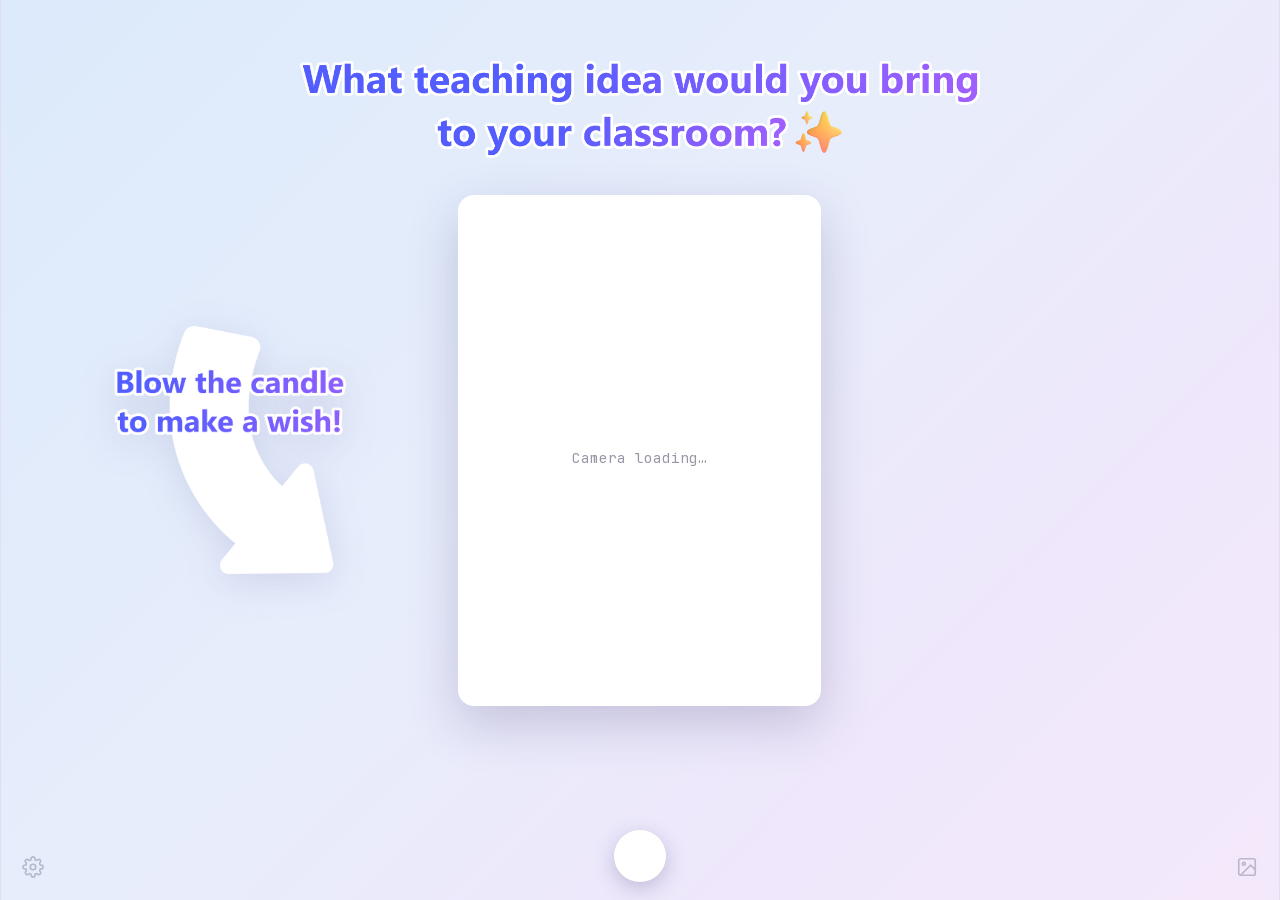
==== commit d5dd6aed: "feat: dot-driven kiosk print flow + animation polish - Remove the Capture/Quick-Print action bar and" ====
--- a/templates/admin.html
+++ b/templates/admin.html
@@ -142,24 +142,26 @@
       display: flex;
       flex-direction: column;
       align-items: center;
-      justify-content: flex-start;
+      justify-content: center;
       --kiosk-gap: clamp(16px, 4vh, 48px);
-      padding-top: var(--kiosk-gap);
-      padding-bottom: 16px;
-    }
-
-    /* Title image at top */
+      padding: 16px 0;
+    }
+
+    /* Title image — floats above the (centered) card without pushing it */
     .stage-title {
-      flex-shrink: 0;
+      position: absolute;
+      top: clamp(16px, 5.5vh, 60px);
+      left: 50%;
+      transform: translateX(-50%);
       width: min(680px, 70%);
       height: auto;
+      z-index: 4;
       transition: opacity .5s ease;
     }
 
-    /* Balanced row: [ arrow side | polaroid | empty side ] */
+    /* Balanced row: [ arrow side | polaroid | empty side ] — fills the stage, centers the card */
     .frame-row {
       width: 100%;
-      margin-top: var(--kiosk-gap);
       display: flex;
       align-items: center;
       justify-content: center;
@@ -223,8 +225,8 @@
 
     #canvas {
       display: block;
-      max-width: min(42vw, 38vh);
-      max-height: 46vh;
+      max-width: min(50.4vw, 45.6vh);
+      max-height: 55.2vh;
       width: auto;
       height: auto;
       border-radius: 8px;
@@ -246,7 +248,7 @@
       height: auto;
       opacity: 0;
       pointer-events: none;
-      transition: opacity .6s ease;
+      transition: opacity .8s ease;
       z-index: 10;
     }
     .result-text.show { opacity: 1; }
@@ -269,38 +271,11 @@
     }
     .trigger-circle:hover  { box-shadow: 0 8px 26px rgba(60,50,110,.32); }
     .trigger-circle:active { transform: translateX(-50%) scale(.92); }
-    .trigger-circle.hidden { opacity: 0; pointer-events: none; }
+    .trigger-circle.hidden   { opacity: 0; pointer-events: none; }
+    .trigger-circle.disabled { opacity: 0.35; pointer-events: none; }
 
     /* Helper for kiosk fade-out */
     .kiosk-fade { opacity: 0 !important; }
-
-    /* ── Action bar (center, below canvas) ─────────────────────── */
-    .action-bar {
-      flex-shrink: 0;
-      align-self: center;
-      display: flex;
-      align-items: center;
-      justify-content: center;
-      gap: 8px;
-      position: relative;
-      overflow: hidden;
-    }
-    #cd-progress {
-      display: none;
-      position: absolute;
-      inset: 0;
-      background: rgba(124,111,247,0.28);
-      transform-origin: left;
-      transform: scaleX(0);
-      pointer-events: none;
-      z-index: 0;
-    }
-    #cd-progress.active {
-      display: block;
-      animation: cd-fill var(--cd-dur, 3s) linear forwards;
-    }
-    #bar-live, #bar-captured, #bar-countdown { position: relative; z-index: 1; }
-    @keyframes cd-fill { from { transform: scaleX(0); } to { transform: scaleX(1); } }
 
     /* ── Flash overlay (capture transition) ────────────────────── */
     #flash {
@@ -311,10 +286,11 @@
       pointer-events: none;
       z-index: 200;
     }
-    #flash.fire { animation: flash-anim .42s ease-out forwards; }
+    #flash.fire { animation: flash-anim .55s ease-out forwards; }
     @keyframes flash-anim {
       0%   { opacity: 0; }
-      12%  { opacity: .95; }
+      8%   { opacity: 1; }
+      30%  { opacity: 1; }
       100% { opacity: 0; }
     }
 
@@ -511,9 +487,6 @@
     .btn kbd { font:inherit; font-size:0.72em; opacity:0.6; background:rgba(0,0,0,0.08);
                border-radius:3px; padding:1px 5px; }
     .btn-primary kbd, .btn-danger kbd { background:rgba(255,255,255,0.2); opacity:0.85; }
-    #bar-live, #bar-captured, #bar-countdown { display:flex; align-items:center; gap:8px; }
-
-    #cd-num { font-family:'Handjet',monospace; font-size:1.1em; font-weight:700; }
 
     /* ── Right column 50/50 panels ────────────────────────────── */
     #right-col .col-body { overflow:hidden; }
@@ -698,25 +671,8 @@
       <!-- Screen 3: result text (hidden until print completes) -->
       <img class="result-text" id="result-text" src="/static/result-text.png" alt="">
 
-      <!-- White trigger circle — remove once breath sensor is wired -->
-      <button class="trigger-circle" id="trigger-circle" aria-label="Simulate blow" onclick="kioskTrigger()"></button>
-
-      <!-- Action bar -->
-      <div class="card action-bar" style="margin-top:12px;position:relative;z-index:3">
-        <div id="cd-progress"></div>
-        <div id="bar-live">
-          <button class="btn btn-outline" id="btn-capture" onclick="doCapture()">📷 Capture</button>
-          <button class="btn btn-outline" id="btn-quick-print" onclick="doQuickPrint()">🖨️ Quick Print</button>
-        </div>
-        <div id="bar-captured" style="display:none">
-          <button class="btn btn-outline" onclick="doRetake()">↩️ Retake</button>
-          <button class="btn btn-primary" id="btn-print" onclick="doPrint()">🖨️ Print</button>
-        </div>
-        <div id="bar-countdown" style="display:none">
-          <button class="btn btn-outline" style="color:var(--red);background:var(--surface)" onclick="doRetake()"><kbd>Space</kbd> ✕ Cancel</button>
-          <button class="btn btn-primary" onclick="skipCountdown()"><kbd>Enter</kbd> 🖨️ Print now &thinsp;<span id="cd-num">3</span></button>
-        </div>
-      </div>
+      <!-- Trigger dot — tap (or blow) to capture + print -->
+      <button class="trigger-circle" id="trigger-circle" aria-label="Capture and print" onclick="kioskTrigger()"></button>
 
       <!-- canvas-info kept hidden for JS compatibility -->
       <div class="canvas-info" id="canvas-info" style="display:none">62red · 696 × 1044 px</div>
@@ -878,7 +834,6 @@
 window.printMarginBottom = 0;
 let _photosSaving = false;
 let _brightnessVal       = 40;
-let _countdownTimer    = null;
 let _cooldownVal       = 4.0;    // seconds, synced from server
 let _requireCamera     = true;
 let _requireArduino    = true;
@@ -1223,16 +1178,10 @@
   ).join('');
   if (detail.innerHTML !== newHtml) detail.innerHTML = newHtml;
 
-  // Print buttons — disabled + relabelled when printer offline
-  const _offline  = !d.connected;
-  const _offLabel = '🖨️ Not connected';
-  ['btn-print', 'btn-quick-print'].forEach(id => {
-    const btn = document.getElementById(id);
-    if (!btn) return;
-    btn.disabled    = _offline;
-    const _label    = id === 'btn-print' ? '🖨️ Print' : '🖨️ Quick Print';
-    btn.textContent = _offline ? _offLabel : _label;
-  });
+  // Trigger dot — disabled when the printer is offline
+  window._printerConnected = !!d.connected;
+  const tc = document.getElementById('trigger-circle');
+  if (tc) tc.classList.toggle('disabled', !d.connected);
 
   // Canvas resize
   const canvas = document.getElementById('canvas');
@@ -1278,7 +1227,7 @@
   if (d.event === 'blow') {
     if (d.will_print) {
       _btpTriggerBar(d.source);
-      if (window.uiState === 'live') startCountdown();
+      kioskTrigger();
     } else if (_requireCamera && _requireArduino) {
       _btpArmBar(d.source);
     }
@@ -1349,10 +1298,9 @@
 }
 
 function _setBarState(state) {
-  ['live', 'captured', 'countdown'].forEach(s => {
-    document.getElementById('bar-' + s).style.display = s === state ? '' : 'none';
-  });
-  document.getElementById('save-photo-btn').disabled = state !== 'captured';
+  // Action bar is gone; only the Save-photo button still keys off "captured"
+  const btn = document.getElementById('save-photo-btn');
+  if (btn) btn.disabled = state !== 'captured';
 }
 
 function setStatus(msg, cls) {
@@ -1379,10 +1327,10 @@
   return out;
 }
 
-const RESULT_HOLD_MS = 3000;   // how long the result screen stays up after a print
+const RESULT_DELAY_MS = 1150;  // beat after the polaroid (1.25s slide) is gone, before the result fades in
+const RESULT_HOLD_MS  = 3000;  // how long the result screen stays up after a print
 
 async function _executePrint() {
-  _stopProgress();
   const src     = document.getElementById('canvas');
   const shifted = _shiftedCanvas(src);
   const dataUrl = shifted.toDataURL('image/jpeg', 0.92);
@@ -1395,6 +1343,7 @@
 
   // Screen 2 → polaroid slides off the bottom as it "prints" (canvas keeps
   // showing the printed frame: leave uiState as 'captured' during the slide)
+  const slideStart = performance.now();
   polaroid.classList.add('printing');
   setStatus('Printing…');
 
@@ -1416,23 +1365,28 @@
   }
 
   if (!ok) {
-    // Failure → bring the polaroid back, keep the captured frame for a retry
+    // Failure → slide the polaroid back and return to live (no retry bar anymore)
     polaroid.classList.remove('printing');
-    window.uiState = 'captured';
-    _setBarState('captured');
+    window.uiState = 'live';
+    window._capturedCameraImg = null;
+    _applyLiveFilter();
+    _kioskReset();
     setTimeout(() => setStatus(''), 2500);
     return;
   }
 
-  // Screen 3 → result text fades in, then auto-reset back to live
-  resultEl.classList.add('show');
-  setTimeout(_finishKioskPrint, RESULT_HOLD_MS);
+  // Screen 3 → wait until the polaroid has slid off (+ a beat), then fade the result in
+  const wait = Math.max(0, RESULT_DELAY_MS - (performance.now() - slideStart));
+  setTimeout(() => {
+    resultEl.classList.add('show');
+    setTimeout(_finishKioskPrint, RESULT_HOLD_MS);
+  }, wait);
 }
 
 function _finishKioskPrint() {
   const polaroid = document.getElementById('polaroid');
   const resultEl = document.getElementById('result-text');
-  // Switch the canvas back to the live feed before the polaroid slides home
+  // 1) Resume the photo first: live feed back + polaroid slides home, result fades out
   window.uiState = 'live';
   window._capturedCameraImg = null;
   _applyLiveFilter();
@@ -1440,23 +1394,30 @@
   setStatus('');
   resultEl.classList.remove('show');
   polaroid.classList.remove('printing');
-  _kioskReset();
+  // 2) Only after the photo has slid back in, fade the title/candle/dot back
+  setTimeout(_kioskReset, 1200);
 }
 
 // ── Kiosk flow ────────────────────────────────────────────────────
 
 function kioskTrigger() {
   if (window.uiState !== 'live') return;
-  // Flash
+  if (!window._printerConnected) return;   // ignore taps/blows while the printer is offline
+  // Flash, and freeze the frame at the moment of the flash
   const flash = document.getElementById('flash');
   flash.classList.remove('fire');
   void flash.offsetWidth;
   flash.classList.add('fire');
-  // Fade out title + candle, hide trigger circle
-  document.getElementById('stage-title').classList.add('kiosk-fade');
-  document.getElementById('candle').classList.add('kiosk-fade');
-  document.getElementById('trigger-circle').classList.add('hidden');
-  doCapture();
+  window.freezeCamera();
+  window.uiState = 'captured';
+  _applyLiveFilter();
+  // Beat after the flash, then fade the texts out and start the print + slide-down
+  setTimeout(() => {
+    document.getElementById('stage-title').classList.add('kiosk-fade');
+    document.getElementById('candle').classList.add('kiosk-fade');
+    document.getElementById('trigger-circle').classList.add('hidden');
+    _executePrint();
+  }, 300);
 }
 
 function _kioskReset() {
@@ -1466,66 +1427,6 @@
 }
 
 // ── Public actions ────────────────────────────────────────────────
-
-function doCapture() {
-  if (window.uiState !== 'live') return;
-  window.freezeCamera();
-  window.uiState = 'captured';
-  _applyLiveFilter();
-  _setBarState('captured');
-}
-
-function startCountdown() {
-  if (window.uiState !== 'live') return;
-  window.freezeCamera();
-  window.uiState = 'countdown';
-  _applyLiveFilter();
-  let secs = 3;
-  document.getElementById('cd-num').textContent = secs;
-  const prog = document.getElementById('cd-progress');
-  prog.classList.remove('active');
-  void prog.offsetWidth;
-  prog.style.setProperty('--cd-dur', secs + 's');
-  prog.classList.add('active');
-  _setBarState('countdown');
-  _countdownTimer = setInterval(() => {
-    secs--;
-    document.getElementById('cd-num').textContent = secs;
-    if (secs <= 0) {
-      clearInterval(_countdownTimer); _countdownTimer = null;
-      _executePrint();
-    }
-  }, 1000);
-}
-
-function _stopProgress() {
-  document.getElementById('cd-progress').classList.remove('active');
-}
-
-function skipCountdown() {
-  if (_countdownTimer) { clearInterval(_countdownTimer); _countdownTimer = null; }
-  _stopProgress();
-  _executePrint();
-}
-
-function doQuickPrint() { startCountdown(); }
-
-function doRetake() {
-  if (_countdownTimer) { clearInterval(_countdownTimer); _countdownTimer = null; }
-  _stopProgress();
-  window._capturedCameraImg = null;
-  window.uiState = 'live';
-  _applyLiveFilter();
-  _setBarState('live');
-  setStatus('');
-  _kioskReset();
-}
-
-async function doPrint() {
-  if (window.uiState !== 'captured') return;
-  _setBarState('live');
-  await _executePrint();
-}
 
 async function savePhoto() {
   if (!window._capturedCameraImg) { setStatus('Nothing captured', 'err'); return; }
@@ -1544,11 +1445,8 @@
 // ── Keyboard shortcuts ────────────────────────────────────────────
 document.addEventListener('keydown', e => {
   if (e.key === 'Enter' && window.uiState === 'live') {
-    e.preventDefault(); doQuickPrint(); return;
-  }
-  if (window.uiState !== 'countdown') return;
-  if (e.key === ' ')     { e.preventDefault(); doRetake(); }
-  else if (e.key === 'Enter') { e.preventDefault(); skipCountdown(); }
+    e.preventDefault(); kioskTrigger();
+  }
 });
 
 // ── Brightness slider ─────────────────────────────────────────────
@@ -1816,8 +1714,8 @@
   await vid.play();
 } catch (err) {
   setCamPstat('err', 'camera unavailable');
-  const btnCap = document.getElementById('btn-capture');
-  if (btnCap) { btnCap.disabled = true; btnCap.textContent = '📷 No camera'; }
+  const tc = document.getElementById('trigger-circle');
+  if (tc) tc.classList.add('disabled');
   throw err;
 }
 
